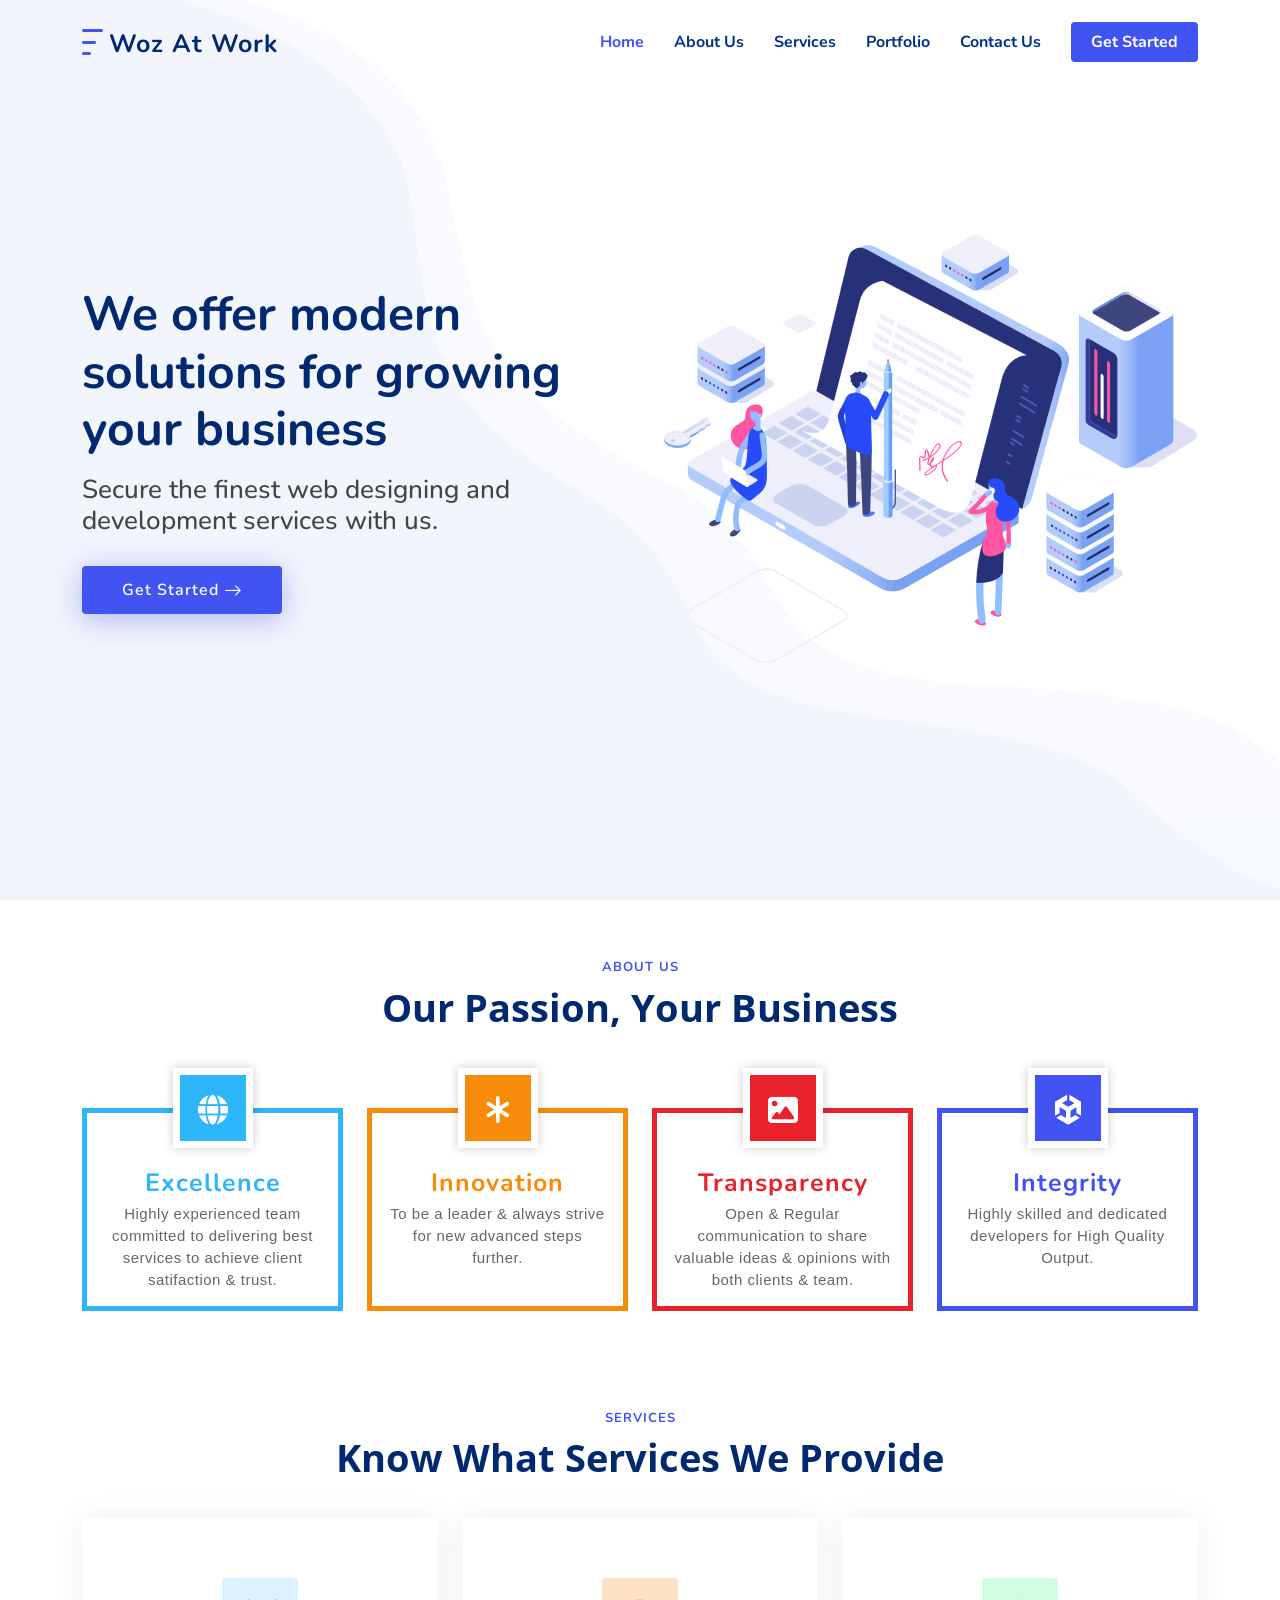
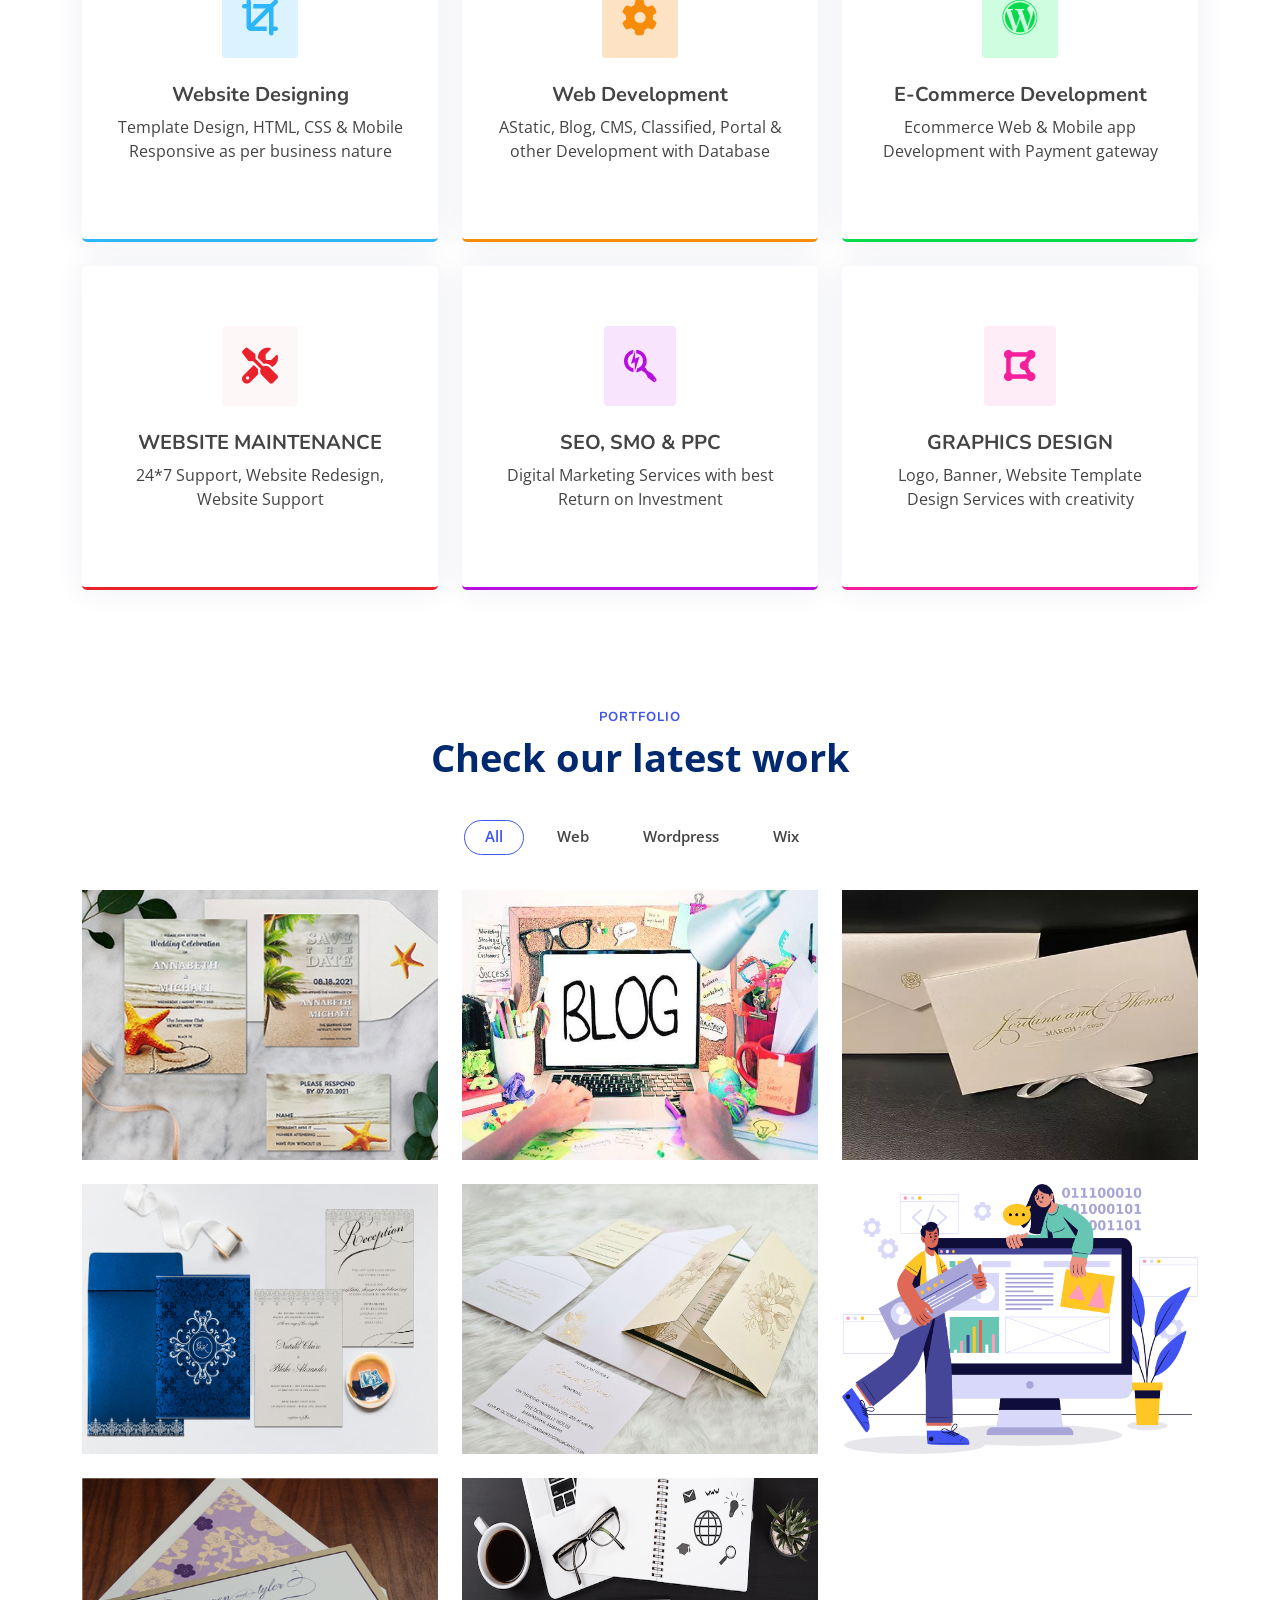
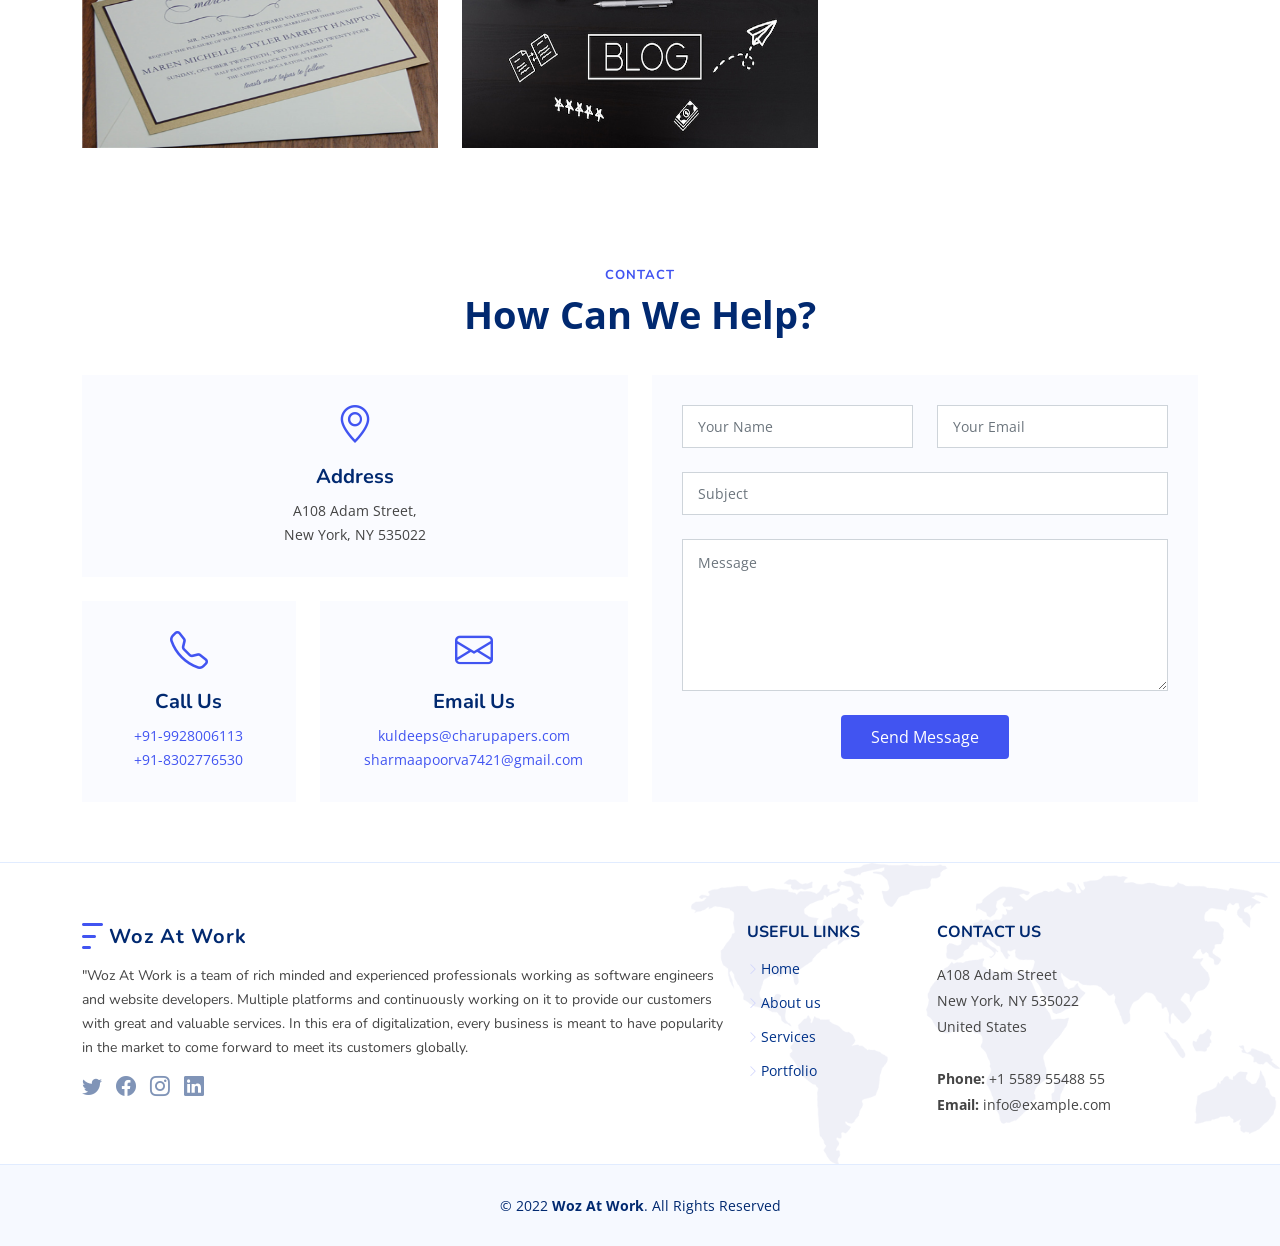
==== index1.html @ ccf28ecc "17 evng commit" ====
<!DOCTYPE html>
<html lang="en">

<head>
  <meta name="description" content="Award winning mobile & web app development, design, and strategy. We're the software development firm you've been looking for.">
	<meta name="keywords" content="website development" />
	<meta name="viewport" content="width=device-width,initial-scale=1.0" />
	<link rel="canonical" href="" />
	<meta name="googlebot" content="index, follow" />
	<meta name="yahooSeeker" content="index, follow" />
	<meta name="msnbot" content="index, follow" />
	<meta name="robots" content="index, follow" />
	<link rel="shortcut icon" type="image/x-icon" href="./assets/img/favicon.ico">
	<meta property="og:title" content="Woz At Work Website Development Company - iPhone & Android App Development">
	<meta property="og:site_name" content="Woz At Work">
	<meta property="og:url" content="">
	<meta property="og:description" content="Award winning mobile & web app development, design, and strategy. We're the software development firm you've been looking for.">
  <title>Woz At Work- Award winning mobile & web app development, design, and strategy. We're the software development firm you've been looking for.</title>

  <!-- Google Fonts -->
  <link href="https://fonts.googleapis.com/css?family=Open+Sans:300,300i,400,400i,600,600i,700,700i|Nunito:300,300i,400,400i,600,600i,700,700i|Poppins:300,300i,400,400i,500,500i,600,600i,700,700i" rel="stylesheet">

  <link rel="stylesheet" href="https://cdnjs.cloudflare.com/ajax/libs/font-awesome/6.1.1/css/all.min.css"/>

  <!-- Vendor CSS Files -->
  <link href="assets/css/aos.css" rel="stylesheet">
  <link href="assets/css/bootstrap.min.css" rel="stylesheet">
  <link href="assets/css/bootstrap-icons.css" rel="stylesheet">
  
  <!-- CSS File -->
  <link href="assets/css/style.css" rel="stylesheet">
</head>

<body>

  <!-- ======= Header ======= -->
  <header id="header" class="header fixed-top">
    <div class="container-fluid container-xl d-flex align-items-center justify-content-between">
      <a href="index.html" class="logo d-flex align-items-center">
        <img src="assets/img/logo.png" alt="">
        <span>Woz At Work</span>
      </a>
      <nav id="navbar" class="navbar">
        <ul>
          <li><a class="nav-link scrollto active" href="#hero">Home</a></li>
          <li><a class="nav-link scrollto" href="#about">About Us</a></li>
          <li><a class="nav-link scrollto" href="#services">Services</a></li>
          <li><a class="nav-link scrollto" href="#portfolio">Portfolio</a></li>
          <li><a class="nav-link scrollto" href="#contact">Contact Us</a></li>
          <li><a class="getstarted scrollto" href="#about">Get Started</a></li>
        </ul>
        <i class="bi bi-list mobile-nav-toggle"></i>
      </nav><!-- .navbar -->

    </div>
  </header><!-- End Header -->

  <!-- ======= Hero Section ======= -->
  <section id="hero" class="hero d-flex align-items-center">
    <div class="container">
      <div class="row">
        <div class="col-lg-6 d-flex flex-column justify-content-center">
          <h1 data-aos="fade-up">We offer modern solutions for growing your business</h1>
          <h2 data-aos="fade-up" data-aos-delay="400">Secure the finest web designing and development services with us.
          </h2>
          <div data-aos="fade-up" data-aos-delay="600">
            <div class="text-center text-lg-start">
              <a href="#about" class="btn-get-started scrollto d-inline-flex align-items-center justify-content-center align-self-center">
                <span>Get Started</span>
                <i class="bi bi-arrow-right"></i>
              </a>
            </div>
          </div>
        </div>
        <div class="col-lg-6 hero-img" data-aos="zoom-out" data-aos-delay="200">
          <img src="assets/img/hero-img.png" class="img-fluid" alt="">
        </div>
      </div>
    </div>
  </section><!-- End Hero -->

  <main id="main">
    <!-- ======= Start About Section ======= -->
    <section id="about" class="Start ">
      <div class="container" data-aos="fade-up">
        <header class="section-header">
          <h2>About Us</h2>
          <p>Our Passion, Your Business</p>
        </header>

        <div class="row">
          <div class="col-lg-3 mt-4 mt-lg-0" data-aos="fade-up" data-aos-delay="200">
            <div class="serviceBox">
                <div class="service-icon">
                    <span><i class="fa fa-globe"></i></span>
                </div>
                <h3 class="title">Excellence</h3>
                <p class="description">Highly experienced team committed to delivering best services to achieve client satifaction & trust.</p>
            </div>
        </div>

         <div class="col-lg-3 mt-4 mt-lg-0" data-aos="fade-up" data-aos-delay="400">
          <div class="serviceBox orange">
              <div class="service-icon">
                  <span><i class="fa-solid fa-asterisk"></i></span>
              </div>
              <h3 class="title">Innovation</h3>
              <p class="description">To be a leader & always strive for new advanced steps further.</p>
          </div>
      </div>
       <div class="col-lg-3 mt-4 mt-lg-0" data-aos="fade-up" data-aos-delay="600">
          <div class="serviceBox pink">
              <div class="service-icon">
                  <span><i class="fa-solid fa-image"></i></span>
              </div>
              <h3 class="title">Transparency</h3>
              <p class="description">Open & Regular communication to share valuable ideas & opinions with both clients & team.</p>
          </div>
      </div>
       <div class="col-lg-3 mt-4 mt-lg-0" data-aos="fade-up" data-aos-delay="800">
          <div class="serviceBox blue">
              <div class="service-icon">
                  <span><i class="fa-brands fa-unity"></i></span>
              </div>
              <h3 class="title">Integrity</h3>
              <p class="description">Highly skilled and dedicated developers for High Quality Output.</p>
          </div>
      </div>
        </div>
      </div>

    </section>
    <!-- End About Section -->

    <!-- ======= Services Section ======= -->
    <section id="services" class="services">
      <div class="container" data-aos="fade-up">
        <header class="section-header">
          <h2>Services</h2>
          <p>Know What Services We Provide</p>
        </header>

        <div class="row gy-4">
          <div class="col-lg-4 col-md-6" data-aos="fade-up" data-aos-delay="200">
            <div class="service-box blue">
              <i class="fa-solid fa-crop icon"></i>
              <h3>Website Designing</h3>
              <p>Template Design, HTML, CSS & Mobile Responsive as per business nature
                </p>
            </div>
          </div>

          <div class="col-lg-4 col-md-6" data-aos="fade-up" data-aos-delay="300">
            <div class="service-box orange">
              <i class="fa-solid fa-gear icon"></i>
              <h3>Web Development</h3>
              <p>AStatic, Blog, CMS, Classified, Portal & other Development with Database
              </p>
            </div>
          </div>

          <div class="col-lg-4 col-md-6" data-aos="fade-up" data-aos-delay="400">
            <div class="service-box green">
              <i class="fa-brands fa-wordpress icon"></i>
              <h3>E-Commerce Development</h3>
              <p>Ecommerce Web & Mobile app Development with Payment gateway</p>
            </div>
          </div>

          <div class="col-lg-4 col-md-6" data-aos="fade-up" data-aos-delay="500">
            <div class="service-box red">
              <i class="fa-solid fa-screwdriver-wrench icon"></i>
              <h3>WEBSITE MAINTENANCE</h3>
              <p>24*7 Support, Website Redesign, Website Support</p>
            </div>
          </div>

          <div class="col-lg-4 col-md-6" data-aos="fade-up" data-aos-delay="600">
            <div class="service-box purple">
              <i class="fa-brands fa-searchengin icon"></i>
              <h3>SEO, SMO & PPC</h3>
              <p>Digital Marketing Services with best Return on Investment
              </p>
            </div>
          </div>

          <div class="col-lg-4 col-md-6" data-aos="fade-up" data-aos-delay="700">
            <div class="service-box pink">
              <i class="fa-solid fa-draw-polygon icon"></i>
              <h3>GRAPHICS DESIGN</h3>
              <p>Logo, Banner, Website Template Design Services with creativity</p>
            </div>
          </div>
        </div>
      </div>
    </section><!-- End Services Section -->


    <!-- ======= Portfolio Section ======= -->
    <section id="portfolio" class="portfolio">
      <div class="container" data-aos="fade-up">
        <header class="section-header">
          <h2>Portfolio</h2>
          <p>Check our latest work</p>
        </header>
        <div class="row" data-aos="fade-up" data-aos-delay="100">
          <div class="col-lg-12 d-flex justify-content-center">
            <ul id="portfolio-flters">
              <li data-filter="*" class="filter-active">All</li>
              <li data-filter=".filter-web">Web</li>
              <li data-filter=".filter-wordpress">Wordpress</li>
              <li data-filter=".filter-wix">Wix</li>
              
            </ul>
          </div>
        </div>

        <div class="row gy-4 portfolio-container" data-aos="fade-up" data-aos-delay="200">
          <div class="col-lg-4 col-md-6 portfolio-item filter-web">
            <div class="portfolio-wrap">
              <img src="assets/img/1.jpg" class="img-fluid" alt="">
              <div class="portfolio-info">
                <h4>IndianWeddingCards</h4>
                <div class="portfolio-links">
                  <a href="https://www.indianweddingcards.com/" target="_blank" title="IndianWeddingCards"><i class="bi bi-link-45deg"></i></a>
                </div>
              </div>
            </div>
          </div>

          <div class="col-lg-4 col-md-6 portfolio-item filter-wordpress">
            <div class="portfolio-wrap">
              <img src="assets/img/6.jpg" class="img-fluid" alt="">
              <div class="portfolio-info">
                <h4>IndianWeddingCards Blog</h4>
                <div class="portfolio-links">
                  <a href="https://www.indianweddingcards.com/blog/" target="_blank" title="IndianWeddingCards Blog"><i class="bi bi-link-45deg"></i></a>
                </div>
              </div>
            </div>
          </div>

          <div class="col-lg-4 col-md-6 portfolio-item filter-wix">
            <div class="portfolio-wrap">
              <img src="assets/img/8.webp" class="img-fluid" alt="">
              <div class="portfolio-info">
                <h4>Pretty and Paper</h4>
                <div class="portfolio-links">
                  <a href="https://www.prettynpaper.com/" target="_blank" title="Pretty and Paper"><i class="bi bi-link-45deg"></i></a>
                </div>
              </div>
            </div>
          </div>

          <div class="col-lg-4 col-md-6 portfolio-item filter-web">
            <div class="portfolio-wrap">
              <img src="assets/img/2.png" class="img-fluid" alt="">
              <div class="portfolio-info">
                <h4>123WeddingCards</h4>
                <div class="portfolio-links">
                  <a href="https://www.123weddingcards.com/" target="_blank" title="123WeddingCards"><i class="bi bi-link-45deg"></i></a>
                </div>
              </div>
            </div>
          </div>

          <div class="col-lg-4 col-md-6 portfolio-item filter-wordpress">
            <div class="portfolio-wrap">
              <img src="assets/img/4.jpg" class="img-fluid" alt="">
              <div class="portfolio-info">
                <h4>Charu Papers</h4>
                <div class="portfolio-links">
                  <a href="https://charupapers.com/" target="_blank" title="Charu Papers"><i class="bi bi-link-45deg"></i></a>
                </div>
              </div>
            </div>
          </div>

          <div class="col-lg-4 col-md-6 portfolio-item filter-web">
            <div class="portfolio-wrap">
              <img src="assets/img/3.png" class="img-fluid" alt="">
              <div class="portfolio-info">
                <h4>Techno Derivation</h4>
                <div class="portfolio-links">
                  <a href="https://www.technoderivation.com/" target="_blank" title="TechnoDerivation"><i class="bi bi-link-45deg"></i></a>
                </div>
              </div>
            </div>
          </div>

          <div class="col-lg-4 col-md-6 portfolio-item filter-wix">
            <div class="portfolio-wrap">
              <img src="assets/img/7.webp" class="img-fluid" alt="">
              <div class="portfolio-info">
                <h4>Paper Passionista</h4>
                <div class="portfolio-links">
                  <a href="https://www.paperpassionista.com/" target="_blank" title="Paper Passionista"><i class="bi bi-link-45deg"></i></a>
                </div>
              </div>
            </div>
          </div>

          <div class="col-lg-4 col-md-6 portfolio-item filter-wordpress">
            <div class="portfolio-wrap">
              <img src="assets/img/5.jpg" class="img-fluid" alt="">
              <div class="portfolio-info">
                <h4>123WeddingCards Blog</h4>
                <div class="portfolio-links">
                  <a href="https://www.123weddingcards.com/blog/" target="_blank" title="123WeddingCards Blog"><i class="bi bi-link-45deg"></i></a>
                </div>
              </div>
            </div>
          </div>
        </div>
      </div>
    </section><!-- End Portfolio Section -->

    <!-- ======= Testimonials Section ======= -->
    <!-- <section id="testimonials" class="testimonials">

      <div class="container" data-aos="fade-up">

        <header class="section-header">
          <h2>Testimonials</h2>
          <p>What they are saying about us</p>
        </header>

        <div class="testimonials-slider swiper" data-aos="fade-up" data-aos-delay="200">
          <div class="swiper-wrapper">

            <div class="swiper-slide">
              <div class="testimonial-item">
                <div class="stars">
                  <i class="bi bi-star-fill"></i><i class="bi bi-star-fill"></i><i class="bi bi-star-fill"></i><i class="bi bi-star-fill"></i><i class="bi bi-star-fill"></i>
                </div>
                <p>
                  Proin iaculis purus consequat sem cure digni ssim donec porttitora entum suscipit rhoncus. Accusantium quam, ultricies eget id, aliquam eget nibh et. Maecen aliquam, risus at semper.
                </p>
                <div class="profile mt-auto">
                  <img src="assets/img/testimonials/testimonials-1.jpg" class="testimonial-img" alt="">
                  <h3>Saul Goodman</h3>
                  <h4>Ceo &amp; Founder</h4>
                </div>
              </div>
            </div>

            <div class="swiper-slide">
              <div class="testimonial-item">
                <div class="stars">
                  <i class="bi bi-star-fill"></i><i class="bi bi-star-fill"></i><i class="bi bi-star-fill"></i><i class="bi bi-star-fill"></i><i class="bi bi-star-fill"></i>
                </div>
                <p>
                  Export tempor illum tamen malis malis eram quae irure esse labore quem cillum quid cillum eram malis quorum velit fore eram velit sunt aliqua noster fugiat irure amet legam anim culpa.
                </p>
                <div class="profile mt-auto">
                  <img src="assets/img/testimonials/testimonials-2.jpg" class="testimonial-img" alt="">
                  <h3>Sara Wilsson</h3>
                  <h4>Designer</h4>
                </div>
              </div>
            </div>

            <div class="swiper-slide">
              <div class="testimonial-item">
                <div class="stars">
                  <i class="bi bi-star-fill"></i><i class="bi bi-star-fill"></i><i class="bi bi-star-fill"></i><i class="bi bi-star-fill"></i><i class="bi bi-star-fill"></i>
                </div>
                <p>
                  Enim nisi quem export duis labore cillum quae magna enim sint quorum nulla quem veniam duis minim tempor labore quem eram duis noster aute amet eram fore quis sint minim.
                </p>
                <div class="profile mt-auto">
                  <img src="assets/img/testimonials/testimonials-3.jpg" class="testimonial-img" alt="">
                  <h3>Jena Karlis</h3>
                  <h4>Store Owner</h4>
                </div>
              </div>
            </div>

            <div class="swiper-slide">
              <div class="testimonial-item">
                <div class="stars">
                  <i class="bi bi-star-fill"></i><i class="bi bi-star-fill"></i><i class="bi bi-star-fill"></i><i class="bi bi-star-fill"></i><i class="bi bi-star-fill"></i>
                </div>
                <p>
                  Fugiat enim eram quae cillum dolore dolor amet nulla culpa multos export minim fugiat minim velit minim dolor enim duis veniam ipsum anim magna sunt elit fore quem dolore labore illum veniam.
                </p>
                <div class="profile mt-auto">
                  <img src="assets/img/testimonials/testimonials-4.jpg" class="testimonial-img" alt="">
                  <h3>Matt Brandon</h3>
                  <h4>Freelancer</h4>
                </div>
              </div>
            </div>

            <div class="swiper-slide">
              <div class="testimonial-item">
                <div class="stars">
                  <i class="bi bi-star-fill"></i><i class="bi bi-star-fill"></i><i class="bi bi-star-fill"></i><i class="bi bi-star-fill"></i><i class="bi bi-star-fill"></i>
                </div>
                <p>
                  Quis quorum aliqua sint quem legam fore sunt eram irure aliqua veniam tempor noster veniam enim culpa labore duis sunt culpa nulla illum cillum fugiat legam esse veniam culpa fore nisi cillum quid.
                </p>
                <div class="profile mt-auto">
                  <img src="assets/img/testimonials/testimonials-5.jpg" class="testimonial-img" alt="">
                  <h3>John Larson</h3>
                  <h4>Entrepreneur</h4>
                </div>
              </div>
            </div>

          </div>
          <div class="swiper-pagination"></div>
        </div>

      </div>

    </section> -->
    <!-- End Testimonials Section -->


    <!-- ======= Contact Section ======= -->
    <section id="contact" class="contact">
      <div class="container" data-aos="fade-up">
        <header class="section-header">
          <h2>Contact</h2>
          <p>How Can We Help?</p>
        </header>

        <div class="row gy-4">
          <div class="col-lg-6">
            <div class="row gy-4">
              <div class="col-md-12">
                <div class="info-box">
                  <i class="bi bi-geo-alt"></i>
                  <h3>Address</h3>
                  <p>A108 Adam Street,<br>New York, NY 535022</p>
                </div>
              </div>
              <div class="col-lg-5 col-md-5">
                <div class="info-box">
                  <i class="bi bi-telephone"></i>
                  <h3>Call Us</h3>
                  <a href="tel:+91-9928006113">+91-9928006113</a> 
                  <a href="tel:+91-8302776530">+91-8302776530</a> 
                </div>
              </div>
              <div class="col-lg-7 col-md-7">
                <div class="info-box">
                  <i class="bi bi-envelope"></i>
                  <h3>Email Us</h3>
                  <a href="mailto:kuldeeps@charupapers.com">kuldeeps@charupapers.com</a> 
                  <a href="mailto:sharmaapoorva7421@gmail.com">sharmaapoorva7421@gmail.com</a> 
                </div>
              </div>
            </div>

          </div>

          <div class="col-lg-6">
            <form action="mail.php" method="post" class="php-email-form">
              <div class="row gy-4">

                <div class="col-md-6">
                  <input type="text" name="name" class="form-control" placeholder="Your Name" required>
                </div>

                <div class="col-md-6 ">
                  <input type="email" class="form-control" name="email" placeholder="Your Email" required>
                </div>

                <div class="col-md-12">
                  <input type="text" class="form-control" name="subject" placeholder="Subject" required>
                </div>

                <div class="col-md-12">
                  <textarea class="form-control" name="message" rows="6" placeholder="Message" required></textarea>
                </div>

                <div class="col-md-12 text-center">
                  <div class="loading">Loading</div>
                  <div class="error-message"></div>
                  <div class="sent-message">Your message has been sent. Thank you!</div>

                  <button type="submit">Send Message</button>
                </div>

              </div>
            </form>

          </div>

        </div>

      </div>

    </section><!-- End Contact Section -->

  </main><!-- End #main -->

  <!-- ======= Footer ======= -->
  <footer id="footer" class="footer">
    <div class="footer-top">
      <div class="container">
        <div class="row gy-4">
          <div class="col-lg-7 col-md-12 footer-info">
            <a href="index.html" class="logo d-flex align-items-center">
              <img src="assets/img/logo.png" alt="">
              <span>Woz At Work</span>
            </a>
            <p>"Woz At Work is a team of rich minded and experienced professionals working as software engineers and website developers. Multiple platforms and continuously working on it to provide our customers with great and valuable services. In this era of digitalization, every business is meant to have popularity in the market to come forward to meet its customers globally.
            </p>
            <div class="social-links mt-3">
              <a href="#" class="twitter"><i class="bi bi-twitter"></i></a>
              <a href="#" class="facebook"><i class="bi bi-facebook"></i></a>
              <a href="#" class="instagram"><i class="bi bi-instagram"></i></a>
              <a href="#" class="linkedin"><i class="bi bi-linkedin"></i></a>
            </div>
          </div>

          <div class="col-lg-2 col-6 footer-links">
            <h4>Useful Links</h4>
            <ul>
              <li><i class="bi bi-chevron-right"></i> <a href="#hero">Home</a></li>
              <li><i class="bi bi-chevron-right"></i> <a href="#about">About us</a></li>
              <li><i class="bi bi-chevron-right"></i> <a href="#services">Services</a></li>
              <li><i class="bi bi-chevron-right"></i> <a href="#portfolio">Portfolio</a></li>
            </ul>
          </div>

          <div class="col-lg-3 col-md-12 footer-contact text-center text-md-start">
            <h4>Contact Us</h4>
            <p>
              A108 Adam Street <br>
              New York, NY 535022<br>
              United States <br><br>
              <strong>Phone:</strong> +1 5589 55488 55<br>
              <strong>Email:</strong> info@example.com<br>
            </p>
          </div>

        </div>
      </div>
    </div>

    <div class="container">
      <div class="copyright">
        &copy; 2022 <strong><span>Woz At Work</span></strong>. All Rights Reserved
      </div>
    </div>
  </footer><!-- End Footer -->

  <a href="#" class="back-to-top d-flex align-items-center justify-content-center"><i class="bi bi-arrow-up-short"></i></a>

  <!-- JS Files -->
  <script src="assets/js/aos.js"></script>
  <script src="assets/js/bootstrap.bundle.min.js"></script>
  <script src="assets/js/glightbox.min.js"></script>
  <script src="assets/js/isotope.pkgd.min.js"></script>
  <script src="assets/js/swiper-bundle.min.js"></script>
  <script src="assets/js/validate.js"></script>

  <!-- Main JS File -->
  <script src="assets/js/main.js"></script>

</body>

</html>
---- assets/css/style.css ----
/*--------------------------------------------------------------
# General
--------------------------------------------------------------*/
:root {
  scroll-behavior: smooth;
}

body {
  font-family: "Open Sans", sans-serif;
  color: #444444;
}

a {
  color: #4154f1;
  text-decoration: none;
}

a:hover {
  color: #717ff5;
  text-decoration: none;
}

h1, h2, h3, h4, h5, h6 {
  font-family: "Nunito", sans-serif;
}

/*--------------------------------------------------------------
# Sections
--------------------------------------------------------------*/
section {
  padding: 60px 0;
  overflow: hidden;
}

.section-header {
  text-align: center;
  padding-bottom: 40px;
}
.section-header h2 {
  font-size: 13px;
  letter-spacing: 1px;
  font-weight: 700;
  margin: 0;
  color: #4154f1;
  text-transform: uppercase;
}
.section-header p {
  margin: 10px 0 0 0;
  padding: 0;
  font-size: 38px;
  line-height: 42px;
  font-weight: 700;
  color: #012970;
}
@media (max-width: 768px) {
  .section-header p {
    font-size: 28px;
    line-height: 32px;
  }
}

/*--------------------------------------------------------------
# Breadcrumbs
--------------------------------------------------------------*/
.breadcrumbs {
  padding: 15px 0;
  background: #012970;
  min-height: 40px;
  margin-top: 82px;
  color: #fff;
}
@media (max-width: 992px) {
  .breadcrumbs {
    margin-top: 57px;
  }
}
.breadcrumbs h2 {
  font-size: 28px;
  font-weight: 500;
}
.breadcrumbs ol {
  display: flex;
  flex-wrap: wrap;
  list-style: none;
  padding: 0 0 10px 0;
  margin: 0;
  font-size: 14px;
}
.breadcrumbs ol a {
  color: #fff;
  transition: 0.3s;
}
.breadcrumbs ol a:hover {
  text-decoration: underline;
}
.breadcrumbs ol li + li {
  padding-left: 10px;
}
.breadcrumbs ol li + li::before {
  display: inline-block;
  padding-right: 10px;
  color: #8894f6;
  content: "/";
}

/*--------------------------------------------------------------
# Back to top button
--------------------------------------------------------------*/
.back-to-top {
  position: fixed;
  visibility: hidden;
  opacity: 0;
  right: 15px;
  bottom: 15px;
  z-index: 99999;
  background: #4154f1;
  width: 40px;
  height: 40px;
  border-radius: 4px;
  transition: all 0.4s;
}
.back-to-top i {
  font-size: 24px;
  color: #fff;
  line-height: 0;
}
.back-to-top:hover {
  background: #6776f4;
  color: #fff;
}
.back-to-top.active {
  visibility: visible;
  opacity: 1;
}

/*--------------------------------------------------------------
# Disable aos animation delay on mobile devices
--------------------------------------------------------------*/
@media screen and (max-width: 768px) {
  [data-aos-delay] {
    transition-delay: 0 !important;
  }
}
/*--------------------------------------------------------------
# Header
--------------------------------------------------------------*/
.header {
  transition: all 0.5s;
  z-index: 997;
  padding: 20px 0;
}
.header.header-scrolled {
  background: #fff;
  padding: 15px 0;
  box-shadow: 0px 2px 20px rgba(1, 41, 112, 0.1);
}
.header .logo {
  line-height: 0;
}
.header .logo img {
  max-height: 30px;
  margin-right: 6px;
}
.header .logo span {
  font-size: 25px;
  font-weight: 700;
  letter-spacing: 1px;
  color: #012970;
  font-family: "Nunito", sans-serif;
  margin-top: 3px;
}

/*--------------------------------------------------------------
# Navigation Menu
--------------------------------------------------------------*/
/**
* Desktop Navigation 
*/
.navbar {
  padding: 0;
}
.navbar ul {
  margin: 0;
  padding: 0;
  display: flex;
  list-style: none;
  align-items: center;
}
.navbar li {
  position: relative;
}
.navbar a, .navbar a:focus {
  display: flex;
  align-items: center;
  justify-content: space-between;
  padding: 10px 0 10px 30px;
  font-family: "Nunito", sans-serif;
  font-size: 16px;
  font-weight: 700;
  color: #013289;
  white-space: nowrap;
  transition: 0.3s;
}
.navbar a i, .navbar a:focus i {
  font-size: 12px;
  line-height: 0;
  margin-left: 5px;
}
.navbar a:hover, .navbar .active, .navbar .active:focus, .navbar li:hover > a {
  color: #4154f1;
}
.navbar .getstarted, .navbar .getstarted:focus {
  background: #4154f1;
  padding: 8px 20px;
  margin-left: 30px;
  border-radius: 4px;
  color: #fff;
}
.navbar .getstarted:hover, .navbar .getstarted:focus:hover {
  color: #fff;
  background: #5969f3;
}
.navbar .dropdown ul {
  display: block;
  position: absolute;
  left: 14px;
  top: calc(100% + 30px);
  margin: 0;
  padding: 10px 0;
  z-index: 99;
  opacity: 0;
  visibility: hidden;
  background: #fff;
  box-shadow: 0px 0px 30px rgba(127, 137, 161, 0.25);
  transition: 0.3s;
  border-radius: 4px;
}
.navbar .dropdown ul li {
  min-width: 200px;
}
.navbar .dropdown ul a {
  padding: 10px 20px;
  font-size: 15px;
  text-transform: none;
  font-weight: 600;
}
.navbar .dropdown ul a i {
  font-size: 12px;
}
.navbar .dropdown ul a:hover, .navbar .dropdown ul .active:hover, .navbar .dropdown ul li:hover > a {
  color: #4154f1;
}
.navbar .dropdown:hover > ul {
  opacity: 1;
  top: 100%;
  visibility: visible;
}
.navbar .dropdown .dropdown ul {
  top: 0;
  left: calc(100% - 30px);
  visibility: hidden;
}
.navbar .dropdown .dropdown:hover > ul {
  opacity: 1;
  top: 0;
  left: 100%;
  visibility: visible;
}
@media (max-width: 1366px) {
  .navbar .dropdown .dropdown ul {
    left: -90%;
  }
  .navbar .dropdown .dropdown:hover > ul {
    left: -100%;
  }
}

/**
* Mobile Navigation 
*/
.mobile-nav-toggle {
  color: #012970;
  font-size: 28px;
  cursor: pointer;
  display: none;
  line-height: 0;
  transition: 0.5s;
}
.mobile-nav-toggle.bi-x {
  color: #fff;
}

@media (max-width: 991px) {
  .mobile-nav-toggle {
    display: block;
  }

  .navbar ul {
    display: none;
  }
}
.navbar-mobile {
  position: fixed;
  overflow: hidden;
  top: 0;
  right: 0;
  left: 0;
  bottom: 0;
  background: rgba(1, 22, 61, 0.9);
  transition: 0.3s;
}
.navbar-mobile .mobile-nav-toggle {
  position: absolute;
  top: 15px;
  right: 15px;
}
.navbar-mobile ul {
  display: block;
  position: absolute;
  top: 55px;
  right: 15px;
  bottom: 15px;
  left: 15px;
  padding: 10px 0;
  border-radius: 10px;
  background-color: #fff;
  overflow-y: auto;
  transition: 0.3s;
}
.navbar-mobile a, .navbar-mobile a:focus {
  padding: 10px 20px;
  font-size: 15px;
  color: #012970;
}
.navbar-mobile a:hover, .navbar-mobile .active, .navbar-mobile li:hover > a {
  color: #4154f1;
}
.navbar-mobile .getstarted, .navbar-mobile .getstarted:focus {
  margin: 15px;
}
.navbar-mobile .dropdown ul {
  position: static;
  display: none;
  margin: 10px 20px;
  padding: 10px 0;
  z-index: 99;
  opacity: 1;
  visibility: visible;
  background: #fff;
  box-shadow: 0px 0px 30px rgba(127, 137, 161, 0.25);
}
.navbar-mobile .dropdown ul li {
  min-width: 200px;
}
.navbar-mobile .dropdown ul a {
  padding: 10px 20px;
}
.navbar-mobile .dropdown ul a i {
  font-size: 12px;
}
.navbar-mobile .dropdown ul a:hover, .navbar-mobile .dropdown ul .active:hover, .navbar-mobile .dropdown ul li:hover > a {
  color: #4154f1;
}
.navbar-mobile .dropdown > .dropdown-active {
  display: block;
}

/*--------------------------------------------------------------
# Hero Section
--------------------------------------------------------------*/
.hero {
  width: 100%;
  height: 100vh;
  background: url(../img/hero-bg.png) top center no-repeat;
  background-size: cover;
}
.hero h1 {
  margin: 0;
  font-size: 48px;
  font-weight: 700;
  color: #012970;
}
.hero h2 {
  color: #444444;
  margin: 15px 0 0 0;
  font-size: 26px;
}
.hero .btn-get-started {
  margin-top: 30px;
  line-height: 0;
  padding: 15px 40px;
  border-radius: 4px;
  transition: 0.5s;
  color: #fff;
  background: #4154f1;
  box-shadow: 0px 5px 30px rgba(65, 84, 241, 0.4);
}
.hero .btn-get-started span {
  font-family: "Nunito", sans-serif;
  font-weight: 600;
  font-size: 16px;
  letter-spacing: 1px;
}
.hero .btn-get-started i {
  margin-left: 5px;
  font-size: 18px;
  transition: 0.3s;
}
.hero .btn-get-started:hover i {
  transform: translateX(5px);
}
.hero .hero-img {
  text-align: right;
}
@media (min-width: 1024px) {
  .hero {
    background-attachment: fixed;
  }
}
@media (max-width: 991px) {
  .hero {
    height: auto;
    padding: 120px 0 60px 0;
  }
  .hero .hero-img {
    text-align: center;
    margin-top: 80px;
  }
  .hero .hero-img img {
    width: 80%;
  }
}
@media (max-width: 768px) {
  .hero {
    text-align: center;
  }
  .hero h1 {
    font-size: 32px;
  }
  .hero h2 {
    font-size: 24px;
  }
  .hero .hero-img img {
    width: 100%;
  }
}

/*--------------------------------------------------------------
# Index Page
--------------------------------------------------------------*/
/*--------------------------------------------------------------
# About
--------------------------------------------------------------*/
.about .content {
  background-color: #f6f9ff;
  padding: 40px;
}
.about h3 {
  font-size: 14px;
  font-weight: 700;
  color: #4154f1;
  text-transform: uppercase;
}
.about h2 {
  font-size: 24px;
  font-weight: 700;
  color: #012970;
}
.about p {
  margin: 15px 0 30px 0;
  line-height: 24px;
}
.about .btn-read-more {
  line-height: 0;
  padding: 15px 40px;
  border-radius: 4px;
  transition: 0.5s;
  color: #fff;
  background: #4154f1;
  box-shadow: 0px 5px 25px rgba(65, 84, 241, 0.3);
}
.about .btn-read-more span {
  font-family: "Nunito", sans-serif;
  font-weight: 600;
  font-size: 16px;
  letter-spacing: 1px;
}
.about .btn-read-more i {
  margin-left: 5px;
  font-size: 18px;
  transition: 0.3s;
}
.about .btn-read-more:hover i {
  transform: translateX(5px);
}

/*--------------------------------------------------------------
# Values
--------------------------------------------------------------*/
.values .box {
  padding: 30px;
  box-shadow: 0px 0 5px rgba(1, 41, 112, 0.08);
  text-align: center;
  transition: 0.3s;
  height: 100%;
}
.values .box img {
  padding: 30px 50px;
  transition: 0.5s;
  transform: scale(1.1);
}
.values .box h3 {
  font-size: 24px;
  color: #012970;
  font-weight: 700;
  margin-bottom: 18px;
}
.values .box:hover {
  box-shadow: 0px 0 30px rgba(1, 41, 112, 0.08);
}
.values .box:hover img {
  transform: scale(1);
}

/*--------------------------------------------------------------
# Counts
--------------------------------------------------------------*/
.counts {
  padding: 70px 0 60px;
}
.counts .count-box {
  display: flex;
  align-items: center;
  padding: 30px;
  width: 100%;
  background: #fff;
  box-shadow: 0px 0 30px rgba(1, 41, 112, 0.08);
}
.counts .count-box i {
  font-size: 42px;
  line-height: 0;
  margin-right: 20px;
  color: #4154f1;
}
.counts .count-box span {
  font-size: 36px;
  display: block;
  font-weight: 600;
  color: #0b198f;
}
.counts .count-box p {
  padding: 0;
  margin: 0;
  font-family: "Nunito", sans-serif;
  font-size: 14px;
}

/*--------------------------------------------------------------
# Features
--------------------------------------------------------------*/
.features .feature-box {
  padding: 24px 20px;
  box-shadow: 0px 0 30px rgba(1, 41, 112, 0.08);
  transition: 0.3s;
  height: 100%;
}
.features .feature-box h3 {
  font-size: 18px;
  color: #012970;
  font-weight: 700;
  margin: 0;
}
.features .feature-box i {
  line-height: 0;
  background: #ecf3ff;
  padding: 4px;
  margin-right: 10px;
  font-size: 24px;
  border-radius: 3px;
  transition: 0.3s;
}
.features .feature-box:hover i {
  background: #4154f1;
  color: #fff;
}
.features .feture-tabs {
  margin-top: 120px;
}
.features .feture-tabs h3 {
  color: #012970;
  font-weight: 700;
  font-size: 32px;
  margin-bottom: 10px;
}
@media (max-width: 768px) {
  .features .feture-tabs h3 {
    font-size: 28px;
  }
}
.features .feture-tabs .nav-pills {
  border-bottom: 1px solid #eee;
}
.features .feture-tabs .nav-link {
  background: none;
  text-transform: uppercase;
  font-size: 15px;
  font-weight: 600;
  color: #012970;
  padding: 12px 0;
  margin-right: 25px;
  margin-bottom: -2px;
  border-radius: 0;
}
.features .feture-tabs .nav-link.active {
  color: #4154f1;
  border-bottom: 3px solid #4154f1;
}
.features .feture-tabs .tab-content h4 {
  font-size: 18px;
  margin: 0;
  font-weight: 700;
  color: #012970;
}
.features .feture-tabs .tab-content i {
  font-size: 24px;
  line-height: 0;
  margin-right: 8px;
  color: #4154f1;
}
.features .feature-icons {
  margin-top: 120px;
}
.features .feature-icons h3 {
  color: #012970;
  font-weight: 700;
  font-size: 32px;
  margin-bottom: 20px;
  text-align: center;
}
@media (max-width: 768px) {
  .features .feature-icons h3 {
    font-size: 28px;
  }
}
.features .feature-icons .content .icon-box {
  display: flex;
}
.features .feature-icons .content .icon-box h4 {
  font-size: 20px;
  font-weight: 700;
  margin: 0 0 10px 0;
  color: #012970;
}
.features .feature-icons .content .icon-box i {
  font-size: 44px;
  line-height: 44px;
  color: #0245bc;
  margin-right: 15px;
}
.features .feature-icons .content .icon-box p {
  font-size: 15px;
  color: #848484;
}

/*--------------------------------------------------------------
# Services
--------------------------------------------------------------*/
.services .service-box {
  box-shadow: 0px 0 30px rgba(1, 41, 112, 0.08);
  height: 100%;
  padding: 60px 30px;
  text-align: center;
  transition: 0.3s;
  border-radius: 5px;
}
.services .service-box .icon {
  font-size: 36px;
  padding: 40px 20px;
  border-radius: 4px;
  position: relative;
  margin-bottom: 25px;
  display: inline-block;
  line-height: 0;
  transition: 0.3s;
}
.services .service-box h3 {
  color: #444444;
  font-weight: 700;
  font-size: 20px;
}
.services .service-box .read-more {
  display: inline-flex;
  align-items: center;
  justify-content: center;
  font-weight: 600;
  font-size: 16px;
  padding: 8px 20px;
}
.services .service-box .read-more i {
  line-height: 0;
  margin-left: 5px;
  font-size: 18px;
}
.services .service-box.blue {
  border-bottom: 3px solid #2db6fa;
}
.services .service-box.blue .icon {
  color: #2db6fa;
  background: #dbf3fe;
}
.services .service-box.blue .read-more {
  color: #2db6fa;
}
.services .service-box.blue:hover {
  background: #2db6fa;
}
.services .service-box.orange {
  border-bottom: 3px solid #f68c09;
}
.services .service-box.orange .icon {
  color: #f68c09;
  background: #fde3c4;
}
.services .service-box.orange .read-more {
  color: #f68c09;
}
.services .service-box.orange:hover {
  background: #f68c09;
}
.services .service-box.green {
  border-bottom: 3px solid #08da4e;
}
.services .service-box.green .icon {
  color: #08da4e;
  background: #cffddf;
}
.services .service-box.green .read-more {
  color: #08da4e;
}
.services .service-box.green:hover {
  background: #08da4e;
}
.services .service-box.red {
  border-bottom: 3px solid #e9222c;
}
.services .service-box.red .icon {
  color: #e9222c;
  background: #fef7f8;
}
.services .service-box.red .read-more {
  color: #e9222c;
}
.services .service-box.red:hover {
  background: #e9222c;
}
.services .service-box.purple {
  border-bottom: 3px solid #b50edf;
}
.services .service-box.purple .icon {
  color: #b50edf;
  background: #f8e4fd;
}
.services .service-box.purple .read-more {
  color: #b50edf;
}
.services .service-box.purple:hover {
  background: #b50edf;
}
.services .service-box.pink {
  border-bottom: 3px solid #f51f9c;
}
.services .service-box.pink .icon {
  color: #f51f9c;
  background: #feecf7;
}
.services .service-box.pink .read-more {
  color: #f51f9c;
}
.services .service-box.pink:hover {
  background: #f51f9c;
}
.services .service-box:hover h3, .services .service-box:hover p, .services .service-box:hover .read-more {
  color: #fff;
}
.services .service-box:hover .icon {
  background: #fff;
}

/*--------------------------------------------------------------
# Pricing
--------------------------------------------------------------*/
.pricing .box {
  padding: 40px 20px;
  background: #fff;
  text-align: center;
  box-shadow: 0px 0 30px rgba(1, 41, 112, 0.08);
  border-radius: 4px;
  position: relative;
  overflow: hidden;
  transition: 0.3s;
}
.pricing .box:hover {
  transform: scale(1.1);
  box-shadow: 0px 0 30px rgba(1, 41, 112, 0.1);
}
.pricing h3 {
  font-weight: 700;
  font-size: 18px;
  margin-bottom: 15px;
}
.pricing .price {
  font-size: 36px;
  color: #444444;
  font-weight: 600;
  font-family: "Poppins", sans-serif;
}
.pricing .price sup {
  font-size: 20px;
  top: -15px;
  left: -3px;
}
.pricing .price span {
  color: #bababa;
  font-size: 16px;
  font-weight: 300;
}
.pricing img {
  padding: 30px 40px;
}
.pricing ul {
  padding: 0;
  list-style: none;
  color: #444444;
  text-align: center;
  line-height: 26px;
  font-size: 16px;
  margin-bottom: 25px;
}
.pricing ul li {
  padding-bottom: 10px;
}
.pricing ul .na {
  color: #ccc;
  text-decoration: line-through;
}
.pricing .btn-buy {
  display: inline-block;
  padding: 8px 40px 10px 40px;
  border-radius: 50px;
  color: #4154f1;
  transition: none;
  font-size: 16px;
  font-weight: 400;
  font-family: "Nunito", sans-serif;
  font-weight: 600;
  transition: 0.3s;
  border: 1px solid #4154f1;
}
.pricing .btn-buy:hover {
  background: #4154f1;
  color: #fff;
}
.pricing .featured {
  width: 200px;
  position: absolute;
  top: 18px;
  right: -68px;
  transform: rotate(45deg);
  z-index: 1;
  font-size: 14px;
  padding: 1px 0 3px 0;
  background: #4154f1;
  color: #fff;
}

/*--------------------------------------------------------------
# F.A.Q
--------------------------------------------------------------*/
.faq .accordion-collapse {
  border: 0;
}
.faq .accordion-button {
  padding: 15px 15px 20px 0;
  font-weight: 600;
  border: 0;
  font-size: 18px;
  color: #444444;
  text-align: left;
}
.faq .accordion-button:focus {
  box-shadow: none;
}
.faq .accordion-button:not(.collapsed) {
  background: none;
  color: #4154f1;
  border-bottom: 0;
}
.faq .accordion-body {
  padding: 0 0 25px 0;
  border: 0;
}

/*--------------------------------------------------------------
# Portfolio
--------------------------------------------------------------*/
.portfolio #portfolio-flters {
  padding: 0;
  margin: 0 auto 25px auto;
  list-style: none;
  text-align: center;
  background: white;
  border-radius: 50px;
  padding: 2px 15px;
}
.portfolio #portfolio-flters li {
  cursor: pointer;
  display: inline-block;
  padding: 8px 20px 10px 20px;
  font-size: 15px;
  font-weight: 600;
  line-height: 1;
  color: #444444;
  margin: 0 4px 8px 4px;
  transition: 0.3s;
  border-radius: 50px;
  border: 1px solid #fff;
}
.portfolio #portfolio-flters li:hover, .portfolio #portfolio-flters li.filter-active {
  color: #4154f1;
  border-color: #4154f1;
}
.portfolio #portfolio-flters li:last-child {
  margin-right: 0;
}
.portfolio .portfolio-wrap {
  transition: 0.3s;
  position: relative;
  overflow: hidden;
  z-index: 1;
  background: rgba(255, 255, 255, 0.75);
}
.portfolio .portfolio-wrap::before {
  content: "";
  background: rgba(255, 255, 255, 0.75);
  position: absolute;
  left: 30px;
  right: 30px;
  top: 30px;
  bottom: 30px;
  transition: all ease-in-out 0.3s;
  z-index: 2;
  opacity: 0;
}
.portfolio .portfolio-wrap img {
  transition: 1s;
  height: 270px;
  width: 100%;
}
.portfolio .portfolio-wrap .portfolio-info {
  opacity: 0;
  position: absolute;
  top: 0;
  left: 0;
  right: 0;
  bottom: 0;
  text-align: center;
  z-index: 3;
  transition: all ease-in-out 0.3s;
  display: flex;
  flex-direction: column;
  justify-content: center;
  align-items: center;
}
.portfolio .portfolio-wrap .portfolio-info::before {
  display: block;
  content: "";
  width: 48px;
  height: 48px;
  position: absolute;
  top: 35px;
  left: 35px;
  border-top: 3px solid rgba(1, 41, 112, 0.2);
  border-left: 3px solid rgba(1, 41, 112, 0.2);
  transition: all 0.5s ease 0s;
  z-index: 9994;
}
.portfolio .portfolio-wrap .portfolio-info::after {
  display: block;
  content: "";
  width: 48px;
  height: 48px;
  position: absolute;
  bottom: 35px;
  right: 35px;
  border-bottom: 3px solid rgba(1, 41, 112, 0.2);
  border-right: 3px solid rgba(1, 41, 112, 0.2);
  transition: all 0.5s ease 0s;
  z-index: 9994;
}
.portfolio .portfolio-wrap .portfolio-info h4 {
  font-size: 20px;
  color: #012970;
  font-weight: 700;
}
.portfolio .portfolio-wrap .portfolio-info p {
  color: #012970;
  font-weight: 600;
  font-size: 14px;
  text-transform: uppercase;
  padding: 0;
  margin: 0;
}
.portfolio .portfolio-wrap .portfolio-links {
  text-align: center;
  z-index: 4;
}
.portfolio .portfolio-wrap .portfolio-links a {
  color: #fff;
  background: #4154f1;
  margin: 10px 2px;
  width: 36px;
  height: 36px;
  display: inline-flex;
  align-items: center;
  justify-content: center;
  border-radius: 50%;
  transition: 0.3s;
}
.portfolio .portfolio-wrap .portfolio-links a i {
  font-size: 24px;
  line-height: 0;
}
.portfolio .portfolio-wrap .portfolio-links a:hover {
  background: #5969f3;
}
.portfolio .portfolio-wrap:hover img {
  transform: scale(1.1);
}
.portfolio .portfolio-wrap:hover::before {
  top: 0;
  left: 0;
  right: 0;
  bottom: 0;
  opacity: 1;
}
.portfolio .portfolio-wrap:hover .portfolio-info {
  opacity: 1;
}
.portfolio .portfolio-wrap:hover .portfolio-info::before {
  top: 15px;
  left: 15px;
}
.portfolio .portfolio-wrap:hover .portfolio-info::after {
  bottom: 15px;
  right: 15px;
}

/*--------------------------------------------------------------
# Portfolio Details
--------------------------------------------------------------*/
.portfolio-details {
  padding-top: 40px;
}
.portfolio-details .portfolio-details-slider img {
  width: 100%;
}
.portfolio-details .portfolio-details-slider .swiper-pagination {
  margin-top: 20px;
  position: relative;
}
.portfolio-details .portfolio-details-slider .swiper-pagination .swiper-pagination-bullet {
  width: 12px;
  height: 12px;
  background-color: #fff;
  opacity: 1;
  border: 1px solid #4154f1;
}
.portfolio-details .portfolio-details-slider .swiper-pagination .swiper-pagination-bullet-active {
  background-color: #4154f1;
}
.portfolio-details .portfolio-info {
  padding: 30px;
  box-shadow: 0px 0 30px rgba(1, 41, 112, 0.08);
}
.portfolio-details .portfolio-info h3 {
  font-size: 22px;
  font-weight: 700;
  margin-bottom: 20px;
  padding-bottom: 20px;
  border-bottom: 1px solid #eee;
}
.portfolio-details .portfolio-info ul {
  list-style: none;
  padding: 0;
  font-size: 15px;
}
.portfolio-details .portfolio-info ul li + li {
  margin-top: 10px;
}
.portfolio-details .portfolio-description {
  padding-top: 30px;
}
.portfolio-details .portfolio-description h2 {
  font-size: 26px;
  font-weight: 700;
  margin-bottom: 20px;
}
.portfolio-details .portfolio-description p {
  padding: 0;
}

/*--------------------------------------------------------------
# Testimonials
--------------------------------------------------------------*/
.testimonials .testimonial-item {
  box-sizing: content-box;
  padding: 30px;
  margin: 40px 30px;
  box-shadow: 0px 0 20px rgba(1, 41, 112, 0.1);
  background: #fff;
  min-height: 320px;
  display: flex;
  flex-direction: column;
  text-align: center;
  transition: 0.3s;
}
.testimonials .testimonial-item .stars {
  margin-bottom: 15px;
}
.testimonials .testimonial-item .stars i {
  color: #ffc107;
  margin: 0 1px;
}
.testimonials .testimonial-item .testimonial-img {
  width: 90px;
  border-radius: 50%;
  border: 4px solid #fff;
  margin: 0 auto;
}
.testimonials .testimonial-item h3 {
  font-size: 18px;
  font-weight: bold;
  margin: 10px 0 5px 0;
  color: #111;
}
.testimonials .testimonial-item h4 {
  font-size: 14px;
  color: #999;
  margin: 0;
}
.testimonials .testimonial-item p {
  font-style: italic;
  margin: 0 auto 15px auto;
}
.testimonials .swiper-pagination {
  margin-top: 20px;
  position: relative;
}
.testimonials .swiper-pagination .swiper-pagination-bullet {
  width: 12px;
  height: 12px;
  background-color: #fff;
  opacity: 1;
  border: 1px solid #4154f1;
}
.testimonials .swiper-pagination .swiper-pagination-bullet-active {
  background-color: #4154f1;
}
.testimonials .swiper-slide {
  opacity: 0.3;
}
@media (max-width: 1199px) {
  .testimonials .swiper-slide-active {
    opacity: 1;
  }
  .testimonials .swiper-pagination {
    margin-top: 0;
  }
}
@media (min-width: 1200px) {
  .testimonials .swiper-slide-next {
    opacity: 1;
    transform: scale(1.12);
  }
}

/*--------------------------------------------------------------
# Team
--------------------------------------------------------------*/
.team {
  background: #fff;
  padding: 60px 0;
}
.team .member {
  overflow: hidden;
  text-align: center;
  border-radius: 5px;
  background: #fff;
  box-shadow: 0px 0 30px rgba(1, 41, 112, 0.08);
  transition: 0.3s;
}
.team .member .member-img {
  position: relative;
  overflow: hidden;
}
.team .member .member-img:after {
  position: absolute;
  content: "";
  left: 0;
  bottom: 0;
  height: 100%;
  width: 100%;
  background: url(../img/team-shape.svg) no-repeat center bottom;
  background-size: contain;
  z-index: 1;
}
.team .member .social {
  position: absolute;
  right: -100%;
  top: 30px;
  opacity: 0;
  border-radius: 4px;
  transition: 0.5s;
  background: rgba(255, 255, 255, 0.3);
  z-index: 2;
}
.team .member .social a {
  transition: color 0.3s;
  color: rgba(1, 41, 112, 0.5);
  margin: 15px 12px;
  display: block;
  line-height: 0;
  text-align: center;
}
.team .member .social a:hover {
  color: rgba(1, 41, 112, 0.8);
}
.team .member .social i {
  font-size: 18px;
}
.team .member .member-info {
  padding: 10px 15px 20px 15px;
}
.team .member .member-info h4 {
  font-weight: 700;
  margin-bottom: 5px;
  font-size: 20px;
  color: #012970;
}
.team .member .member-info span {
  display: block;
  font-size: 14px;
  font-weight: 400;
  color: #aaaaaa;
}
.team .member .member-info p {
  font-style: italic;
  font-size: 14px;
  padding-top: 15px;
  line-height: 26px;
  color: #5e5e5e;
}
.team .member:hover {
  transform: scale(1.08);
  box-shadow: 0px 0 30px rgba(1, 41, 112, 0.1);
}
.team .member:hover .social {
  right: 8px;
  opacity: 1;
}

/*--------------------------------------------------------------
# Clients
--------------------------------------------------------------*/
.clients .clients-slider .swiper-slide img {
  opacity: 0.5;
  transition: 0.3s;
}
.clients .clients-slider .swiper-slide img:hover {
  opacity: 1;
}
.clients .clients-slider .swiper-pagination {
  margin-top: 20px;
  position: relative;
}
.clients .clients-slider .swiper-pagination .swiper-pagination-bullet {
  width: 12px;
  height: 12px;
  background-color: #fff;
  opacity: 1;
  border: 1px solid #4154f1;
}
.clients .clients-slider .swiper-pagination .swiper-pagination-bullet-active {
  background-color: #4154f1;
}

/*--------------------------------------------------------------
# Recent Blog Posts
--------------------------------------------------------------*/
.recent-blog-posts .post-box {
  box-shadow: 0px 0 30px rgba(1, 41, 112, 0.08);
  transition: 0.3s;
  height: 100%;
  overflow: hidden;
  padding: 30px;
  border-radius: 8px;
  position: relative;
  display: flex;
  flex-direction: column;
}
.recent-blog-posts .post-box .post-img {
  overflow: hidden;
  margin: -30px -30px 15px -30px;
  position: relative;
}
.recent-blog-posts .post-box .post-img img {
  transition: 0.5s;
}
.recent-blog-posts .post-box .post-date {
  font-size: 16px;
  font-weight: 600;
  color: rgba(1, 41, 112, 0.6);
  display: block;
  margin-bottom: 10px;
}
.recent-blog-posts .post-box .post-title {
  font-size: 24px;
  color: #012970;
  font-weight: 700;
  margin-bottom: 18px;
  position: relative;
  transition: 0.3s;
}
.recent-blog-posts .post-box .readmore {
  display: flex;
  align-items: center;
  font-weight: 600;
  line-height: 1;
  transition: 0.3s;
}
.recent-blog-posts .post-box .readmore i {
  line-height: 0;
  margin-left: 4px;
  font-size: 18px;
}
.recent-blog-posts .post-box:hover .post-title {
  color: #4154f1;
}
.recent-blog-posts .post-box:hover .post-img img {
  transform: rotate(6deg) scale(1.2);
}

/*--------------------------------------------------------------
# Contact
--------------------------------------------------------------*/
.contact .info-box {
  color: #444444;
  background: #fafbff;
  padding: 30px;
  text-align: center;
}
.contact .info-box i {
  font-size: 38px;
  line-height: 0;
  color: #4154f1;
}
.contact .info-box h3 {
  font-size: 20px;
  color: #012970;
  font-weight: 700;
  margin: 20px 0 10px 0;
}
.contact .info-box p {
  padding: 0;
  line-height: 24px;
  font-size: 14px;
  margin-bottom: 0;
}
.contact .info-box a {
  padding: 0;
  line-height: 24px;
  font-size: 14px;
  margin-bottom: 0;
  display: block;
}
.contact .php-email-form {
  background: #fafbff;
  padding: 30px;
  height: 100%;
}
.contact .php-email-form .error-message {
  display: none;
  color: #fff;
  background: #ed3c0d;
  text-align: left;
  padding: 15px;
  margin-bottom: 24px;
  font-weight: 600;
}
.contact .php-email-form .sent-message {
  display: none;
  color: #fff;
  background: #18d26e;
  text-align: center;
  padding: 15px;
  margin-bottom: 24px;
  font-weight: 600;
}
.contact .php-email-form .loading {
  display: none;
  background: #fff;
  text-align: center;
  padding: 15px;
  margin-bottom: 24px;
}
.contact .php-email-form .loading:before {
  content: "";
  display: inline-block;
  border-radius: 50%;
  width: 24px;
  height: 24px;
  margin: 0 10px -6px 0;
  border: 3px solid #18d26e;
  border-top-color: #eee;
  -webkit-animation: animate-loading 1s linear infinite;
  animation: animate-loading 1s linear infinite;
}
.contact .php-email-form input, .contact .php-email-form textarea {
  border-radius: 0;
  box-shadow: none;
  font-size: 14px;
  border-radius: 0;
}
.contact .php-email-form input:focus, .contact .php-email-form textarea:focus {
  border-color: #4154f1;
}
.contact .php-email-form input {
  padding: 10px 15px;
}
.contact .php-email-form textarea {
  padding: 12px 15px;
}
.contact .php-email-form button[type=submit] {
  background: #4154f1;
  border: 0;
  padding: 10px 30px;
  color: #fff;
  transition: 0.4s;
  border-radius: 4px;
}
.contact .php-email-form button[type=submit]:hover {
  background: #5969f3;
}
@-webkit-keyframes animate-loading {
  0% {
    transform: rotate(0deg);
  }
  100% {
    transform: rotate(360deg);
  }
}
@keyframes animate-loading {
  0% {
    transform: rotate(0deg);
  }
  100% {
    transform: rotate(360deg);
  }
}

/*--------------------------------------------------------------
# Blog
--------------------------------------------------------------*/
.blog {
  padding: 40px 0 20px 0;
}
.blog .entry {
  padding: 30px;
  margin-bottom: 60px;
  box-shadow: 0 4px 16px rgba(0, 0, 0, 0.1);
}
.blog .entry .entry-img {
  max-height: 440px;
  margin: -30px -30px 20px -30px;
  overflow: hidden;
}
.blog .entry .entry-title {
  font-size: 28px;
  font-weight: bold;
  padding: 0;
  margin: 0 0 20px 0;
}
.blog .entry .entry-title a {
  color: #012970;
  transition: 0.3s;
}
.blog .entry .entry-title a:hover {
  color: #4154f1;
}
.blog .entry .entry-meta {
  margin-bottom: 15px;
  color: #4084fd;
}
.blog .entry .entry-meta ul {
  display: flex;
  flex-wrap: wrap;
  list-style: none;
  align-items: center;
  padding: 0;
  margin: 0;
}
.blog .entry .entry-meta ul li + li {
  padding-left: 20px;
}
.blog .entry .entry-meta i {
  font-size: 16px;
  margin-right: 8px;
  line-height: 0;
}
.blog .entry .entry-meta a {
  color: #777777;
  font-size: 14px;
  display: inline-block;
  line-height: 1;
}
.blog .entry .entry-content p {
  line-height: 24px;
}
.blog .entry .entry-content .read-more {
  -moz-text-align-last: right;
  text-align-last: right;
}
.blog .entry .entry-content .read-more a {
  display: inline-block;
  background: #4154f1;
  color: #fff;
  padding: 6px 20px;
  transition: 0.3s;
  font-size: 14px;
  border-radius: 4px;
}
.blog .entry .entry-content .read-more a:hover {
  background: #5969f3;
}
.blog .entry .entry-content h3 {
  font-size: 22px;
  margin-top: 30px;
  font-weight: bold;
}
.blog .entry .entry-content blockquote {
  overflow: hidden;
  background-color: #fafafa;
  padding: 60px;
  position: relative;
  text-align: center;
  margin: 20px 0;
}
.blog .entry .entry-content blockquote p {
  color: #444444;
  line-height: 1.6;
  margin-bottom: 0;
  font-style: italic;
  font-weight: 500;
  font-size: 22px;
}
.blog .entry .entry-content blockquote::after {
  content: "";
  position: absolute;
  left: 0;
  top: 0;
  bottom: 0;
  width: 3px;
  background-color: #012970;
  margin-top: 20px;
  margin-bottom: 20px;
}
.blog .entry .entry-footer {
  padding-top: 10px;
  border-top: 1px solid #e6e6e6;
}
.blog .entry .entry-footer i {
  color: #0d64fd;
  display: inline;
}
.blog .entry .entry-footer a {
  color: #013289;
  transition: 0.3s;
}
.blog .entry .entry-footer a:hover {
  color: #4154f1;
}
.blog .entry .entry-footer .cats {
  list-style: none;
  display: inline;
  padding: 0 20px 0 0;
  font-size: 14px;
}
.blog .entry .entry-footer .cats li {
  display: inline-block;
}
.blog .entry .entry-footer .tags {
  list-style: none;
  display: inline;
  padding: 0;
  font-size: 14px;
}
.blog .entry .entry-footer .tags li {
  display: inline-block;
}
.blog .entry .entry-footer .tags li + li::before {
  padding-right: 6px;
  color: #6c757d;
  content: ",";
}
.blog .entry .entry-footer .share {
  font-size: 16px;
}
.blog .entry .entry-footer .share i {
  padding-left: 5px;
}
.blog .entry-single {
  margin-bottom: 30px;
}
.blog .blog-author {
  padding: 20px;
  margin-bottom: 30px;
  box-shadow: 0 4px 16px rgba(0, 0, 0, 0.1);
}
.blog .blog-author img {
  width: 120px;
  margin-right: 20px;
}
.blog .blog-author h4 {
  font-weight: 600;
  font-size: 22px;
  margin-bottom: 0px;
  padding: 0;
  color: #012970;
}
.blog .blog-author .social-links {
  margin: 0 10px 10px 0;
}
.blog .blog-author .social-links a {
  color: rgba(1, 41, 112, 0.5);
  margin-right: 5px;
}
.blog .blog-author p {
  font-style: italic;
  color: #b7b7b7;
}
.blog .blog-comments {
  margin-bottom: 30px;
}
.blog .blog-comments .comments-count {
  font-weight: bold;
}
.blog .blog-comments .comment {
  margin-top: 30px;
  position: relative;
}
.blog .blog-comments .comment .comment-img {
  margin-right: 14px;
}
.blog .blog-comments .comment .comment-img img {
  width: 60px;
}
.blog .blog-comments .comment h5 {
  font-size: 16px;
  margin-bottom: 2px;
}
.blog .blog-comments .comment h5 a {
  font-weight: bold;
  color: #444444;
  transition: 0.3s;
}
.blog .blog-comments .comment h5 a:hover {
  color: #4154f1;
}
.blog .blog-comments .comment h5 .reply {
  padding-left: 10px;
  color: #012970;
}
.blog .blog-comments .comment h5 .reply i {
  font-size: 20px;
}
.blog .blog-comments .comment time {
  display: block;
  font-size: 14px;
  color: #013ca3;
  margin-bottom: 5px;
}
.blog .blog-comments .comment.comment-reply {
  padding-left: 40px;
}
.blog .blog-comments .reply-form {
  margin-top: 30px;
  padding: 30px;
  box-shadow: 0 4px 16px rgba(0, 0, 0, 0.1);
}
.blog .blog-comments .reply-form h4 {
  font-weight: bold;
  font-size: 22px;
}
.blog .blog-comments .reply-form p {
  font-size: 14px;
}
.blog .blog-comments .reply-form input {
  border-radius: 4px;
  padding: 10px 10px;
  font-size: 14px;
}
.blog .blog-comments .reply-form input:focus {
  box-shadow: none;
  border-color: #a0aaf8;
}
.blog .blog-comments .reply-form textarea {
  border-radius: 4px;
  padding: 10px 10px;
  font-size: 14px;
}
.blog .blog-comments .reply-form textarea:focus {
  box-shadow: none;
  border-color: #a0aaf8;
}
.blog .blog-comments .reply-form .form-group {
  margin-bottom: 25px;
}
.blog .blog-comments .reply-form .btn-primary {
  border-radius: 4px;
  padding: 10px 20px;
  border: 0;
  background-color: #012970;
}
.blog .blog-comments .reply-form .btn-primary:hover {
  background-color: #013289;
}
.blog .blog-pagination {
  color: #024ed5;
}
.blog .blog-pagination ul {
  display: flex;
  padding: 0;
  margin: 0;
  list-style: none;
}
.blog .blog-pagination li {
  margin: 0 5px;
  transition: 0.3s;
}
.blog .blog-pagination li a {
  color: #012970;
  padding: 7px 16px;
  display: flex;
  align-items: center;
  justify-content: center;
}
.blog .blog-pagination li.active, .blog .blog-pagination li:hover {
  background: #4154f1;
}
.blog .blog-pagination li.active a, .blog .blog-pagination li:hover a {
  color: #fff;
}
.blog .sidebar {
  padding: 30px;
  margin: 0 0 60px 20px;
  box-shadow: 0 4px 16px rgba(0, 0, 0, 0.1);
}
.blog .sidebar .sidebar-title {
  font-size: 20px;
  font-weight: 700;
  padding: 0 0 0 0;
  margin: 0 0 15px 0;
  color: #012970;
  position: relative;
}
.blog .sidebar .sidebar-item {
  margin-bottom: 30px;
}
.blog .sidebar .search-form form {
  background: #fff;
  border: 1px solid #ddd;
  padding: 3px 10px;
  position: relative;
}
.blog .sidebar .search-form form input[type=text] {
  border: 0;
  padding: 4px;
  border-radius: 4px;
  width: calc(100% - 40px);
}
.blog .sidebar .search-form form button {
  position: absolute;
  top: 0;
  right: 0;
  bottom: 0;
  border: 0;
  background: none;
  font-size: 16px;
  padding: 0 15px;
  margin: -1px;
  background: #4154f1;
  color: #fff;
  transition: 0.3s;
  border-radius: 0 4px 4px 0;
  line-height: 0;
}
.blog .sidebar .search-form form button i {
  line-height: 0;
}
.blog .sidebar .search-form form button:hover {
  background: #5465f2;
}
.blog .sidebar .categories ul {
  list-style: none;
  padding: 0;
}
.blog .sidebar .categories ul li + li {
  padding-top: 10px;
}
.blog .sidebar .categories ul a {
  color: #012970;
  transition: 0.3s;
}
.blog .sidebar .categories ul a:hover {
  color: #4154f1;
}
.blog .sidebar .categories ul a span {
  padding-left: 5px;
  color: #aaaaaa;
  font-size: 14px;
}
.blog .sidebar .recent-posts .post-item + .post-item {
  margin-top: 15px;
}
.blog .sidebar .recent-posts img {
  width: 80px;
  float: left;
}
.blog .sidebar .recent-posts h4 {
  font-size: 15px;
  margin-left: 95px;
  font-weight: bold;
}
.blog .sidebar .recent-posts h4 a {
  color: #012970;
  transition: 0.3s;
}
.blog .sidebar .recent-posts h4 a:hover {
  color: #4154f1;
}
.blog .sidebar .recent-posts time {
  display: block;
  margin-left: 95px;
  font-style: italic;
  font-size: 14px;
  color: #aaaaaa;
}
.blog .sidebar .tags {
  margin-bottom: -10px;
}
.blog .sidebar .tags ul {
  list-style: none;
  padding: 0;
}
.blog .sidebar .tags ul li {
  display: inline-block;
}
.blog .sidebar .tags ul a {
  color: #0257ee;
  font-size: 14px;
  padding: 6px 14px;
  margin: 0 6px 8px 0;
  border: 1px solid #d7e6ff;
  display: inline-block;
  transition: 0.3s;
}
.blog .sidebar .tags ul a:hover {
  color: #fff;
  border: 1px solid #4154f1;
  background: #4154f1;
}
.blog .sidebar .tags ul a span {
  padding-left: 5px;
  color: #a5c5fe;
  font-size: 14px;
}

/*--------------------------------------------------------------
# Footer
--------------------------------------------------------------*/
.footer {
  background: #f6f9ff;
  padding: 0 0 30px 0;
  font-size: 14px;
}
.footer .footer-newsletter {
  padding: 50px 0;
  background: #f6f9ff;
  border-top: 1px solid #e1ecff;
}
.footer .footer-newsletter h4 {
  font-size: 24px;
  margin: 0 0 10px 0;
  padding: 0;
  line-height: 1;
  font-weight: 700;
  color: #012970;
}
.footer .footer-newsletter form {
  margin-top: 20px;
  background: #fff;
  padding: 6px 10px;
  position: relative;
  border-radius: 4px;
  border: 1px solid #e1ecff;
}
.footer .footer-newsletter form input[type=email] {
  border: 0;
  padding: 8px;
  width: calc(100% - 140px);
}
.footer .footer-newsletter form input[type=submit] {
  position: absolute;
  top: 0;
  right: 0;
  bottom: 0;
  border: 0;
  background: none;
  font-size: 16px;
  padding: 0 30px;
  margin: 3px;
  background: #4154f1;
  color: #fff;
  transition: 0.3s;
  border-radius: 4px;
}
.footer .footer-newsletter form input[type=submit]:hover {
  background: #5969f3;
}
.footer .footer-top {
  background: white url(../img/footer-bg.png) no-repeat right top;
  background-size: contain;
  border-top: 1px solid #e1ecff;
  border-bottom: 1px solid #e1ecff;
  padding: 60px 0 30px 0;
}
@media (max-width: 992px) {
  .footer .footer-top {
    background-position: center bottom;
  }
}
.footer .footer-top .footer-info {
  margin-bottom: 30px;
}
.footer .footer-top .footer-info .logo {
  line-height: 0;
  margin-bottom: 15px;
}
.footer .footer-top .footer-info .logo img {
  max-height: 30px;
  margin-right: 6px;
}
.footer .footer-top .footer-info .logo span {
  font-size: 20px;
  font-weight: 700;
  letter-spacing: 1px;
  color: #012970;
  font-family: "Nunito", sans-serif;
  margin-top: 3px;
}
.footer .footer-top .footer-info p {
  font-size: 14px;
  line-height: 24px;
  margin-bottom: 0;
  font-family: "Nunito", sans-serif;
}
.footer .footer-top .social-links a {
  font-size: 20px;
  display: inline-block;
  color: rgba(1, 41, 112, 0.5);
  line-height: 0;
  margin-right: 10px;
  transition: 0.3s;
}
.footer .footer-top .social-links a:hover {
  color: #012970;
}
.footer .footer-top h4 {
  font-size: 16px;
  font-weight: bold;
  color: #012970;
  text-transform: uppercase;
  position: relative;
  padding-bottom: 12px;
}
.footer .footer-top .footer-links {
  margin-bottom: 30px;
}
.footer .footer-top .footer-links ul {
  list-style: none;
  padding: 0;
  margin: 0;
}
.footer .footer-top .footer-links ul i {
  padding-right: 2px;
  color: #d0d4fc;
  font-size: 12px;
  line-height: 0;
}
.footer .footer-top .footer-links ul li {
  padding: 10px 0;
  display: flex;
  align-items: center;
}
.footer .footer-top .footer-links ul li:first-child {
  padding-top: 0;
}
.footer .footer-top .footer-links ul a {
  color: #013289;
  transition: 0.3s;
  display: inline-block;
  line-height: 1;
}
.footer .footer-top .footer-links ul a:hover {
  color: #4154f1;
}
.footer .footer-top .footer-contact p {
  line-height: 26px;
}
.footer .copyright {
  text-align: center;
  padding-top: 30px;
  color: #012970;
}
.footer .credits {
  padding-top: 10px;
  text-align: center;
  font-size: 13px;
  color: #012970;
}

.serviceBox{
  color: #666;
  font-family: 'Nunito Sans', sans-serif;
  text-align: center;
  padding: 0 20px;
  position: relative;
  z-index: 1;
  height: 100%;
}

.serviceBox:before{
  content: '';
  border: 5px solid #2db6fa;
  position: absolute;
  left: 0;
  right: 0;
  top: 40px;
  bottom: -20px;
  z-index: -1;
}

.serviceBox .service-icon{
  color: #fff;
  background-color: #2db6fa;
  font-size: 30px;
  line-height: 72px;
  width: 80px;
  height: 80px;
  margin: 0 auto 20px;
  border: 7px solid #fff;
  box-shadow: 0 0 10px rgba(0,0,0,0.2);
}

.serviceBox .title{
  color: #2db6fa;
  font-size: 25px;
  font-weight: 700;
  letter-spacing: 1px;
  text-transform: capitalize;
  margin: 0 0 5px;
}

.serviceBox .description{
  color: #666;
  font-size: 15px;
  letter-spacing: 0.5px;
  line-height: 22px;
  margin: 0;
}

.serviceBox.orange:before{ border-color: #f68c09; }
.serviceBox.orange .service-icon{ background: #f68c09; }
.serviceBox.orange .title{ color: #f68c09; }

.serviceBox.pink:before{ border-color: #e9222c; }
.serviceBox.pink .service-icon{ background: #e9222c; }
.serviceBox.pink .title{ color: #e9222c; }

.serviceBox.blue:before{ border-color: #4154f1; }
.serviceBox.blue .service-icon{ background: #4154f1; }
.serviceBox.blue .title{ color: #4154f1; }

@media only screen and (max-width: 990px){
  .serviceBox{ margin: 0 0 30px; }
}
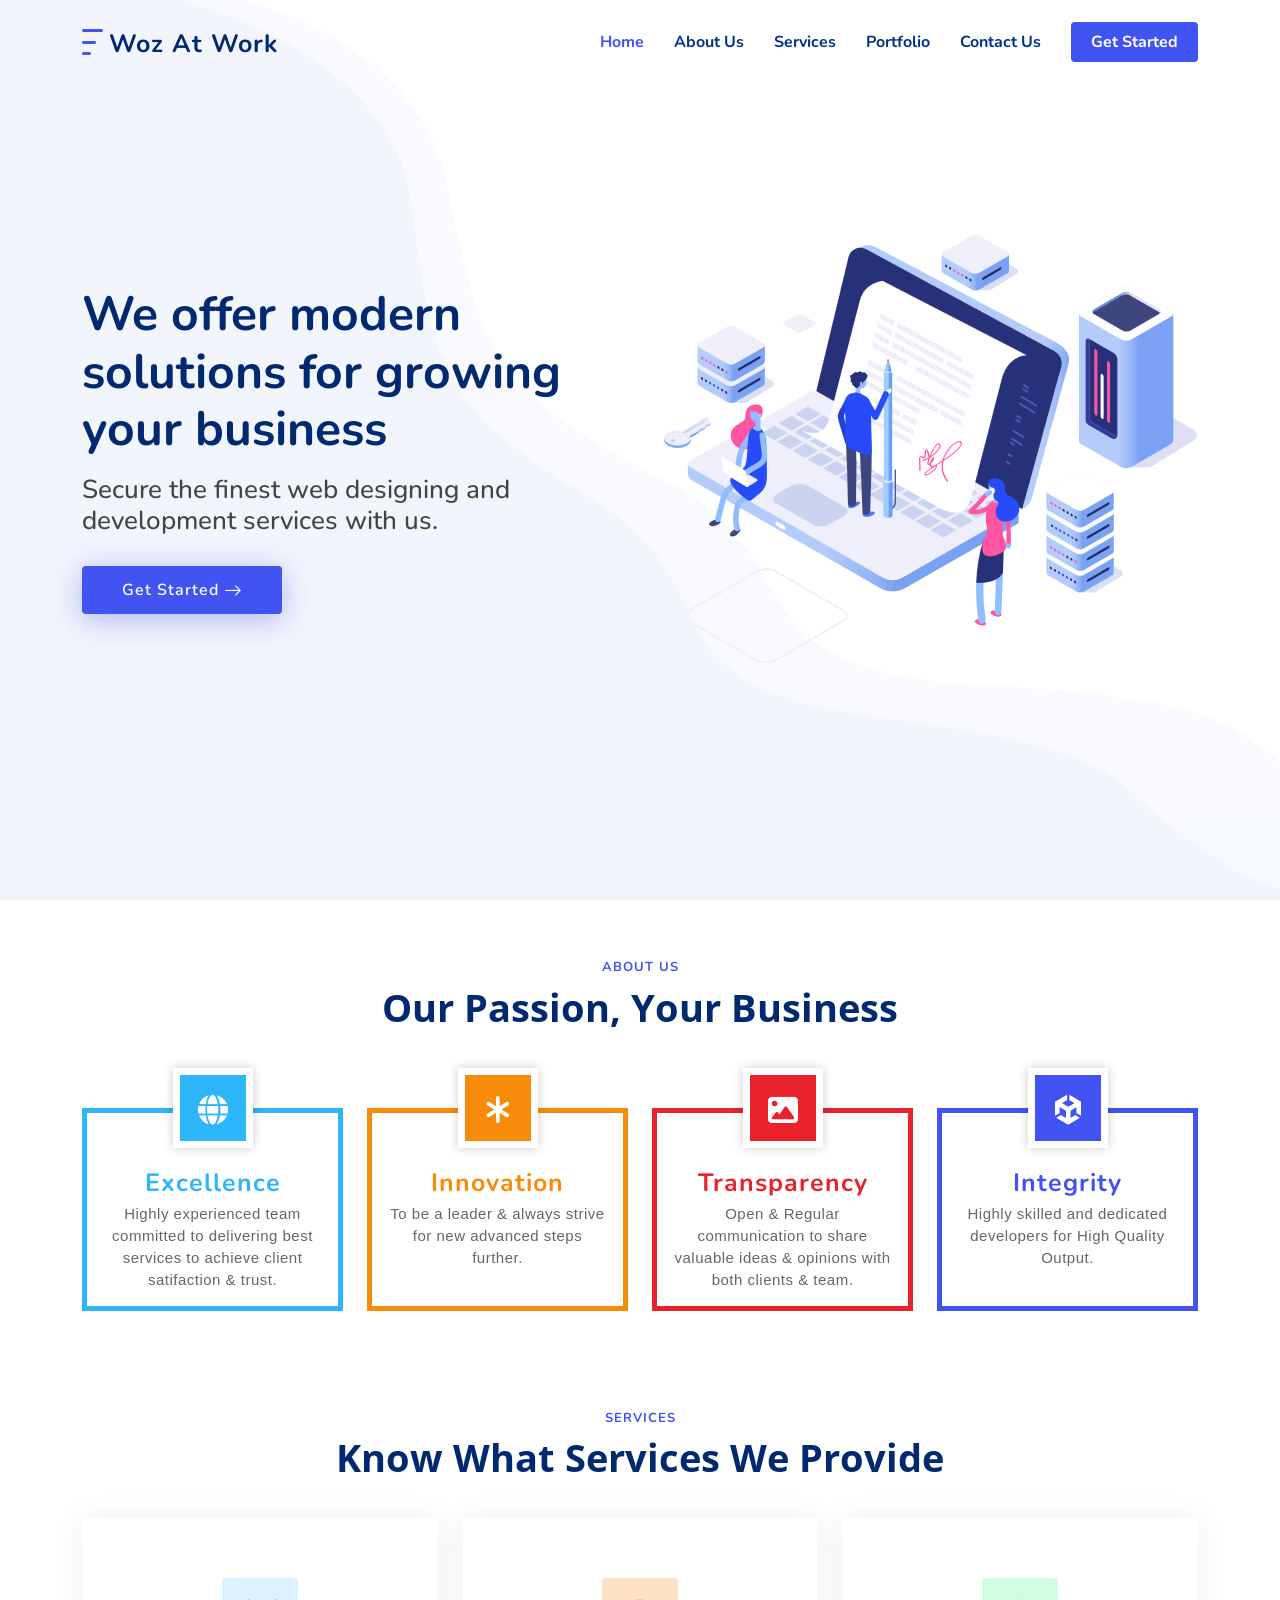
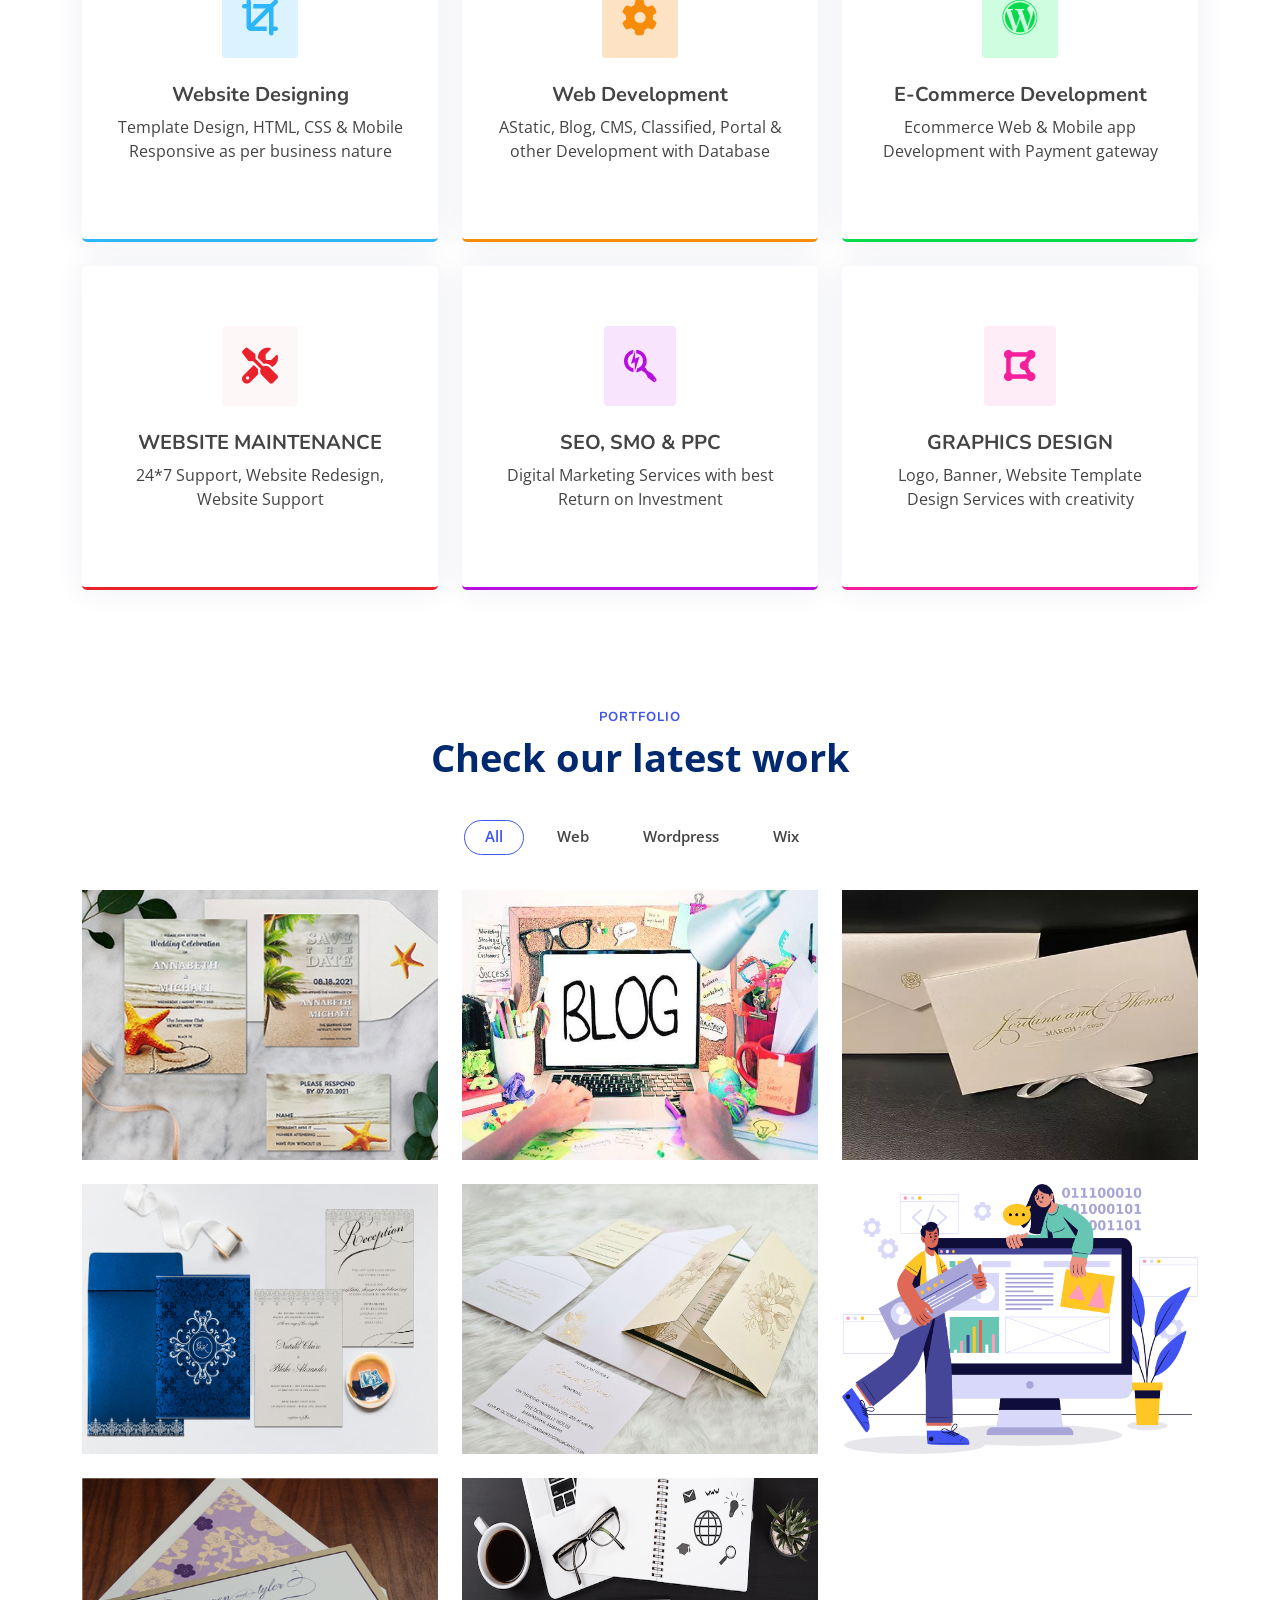
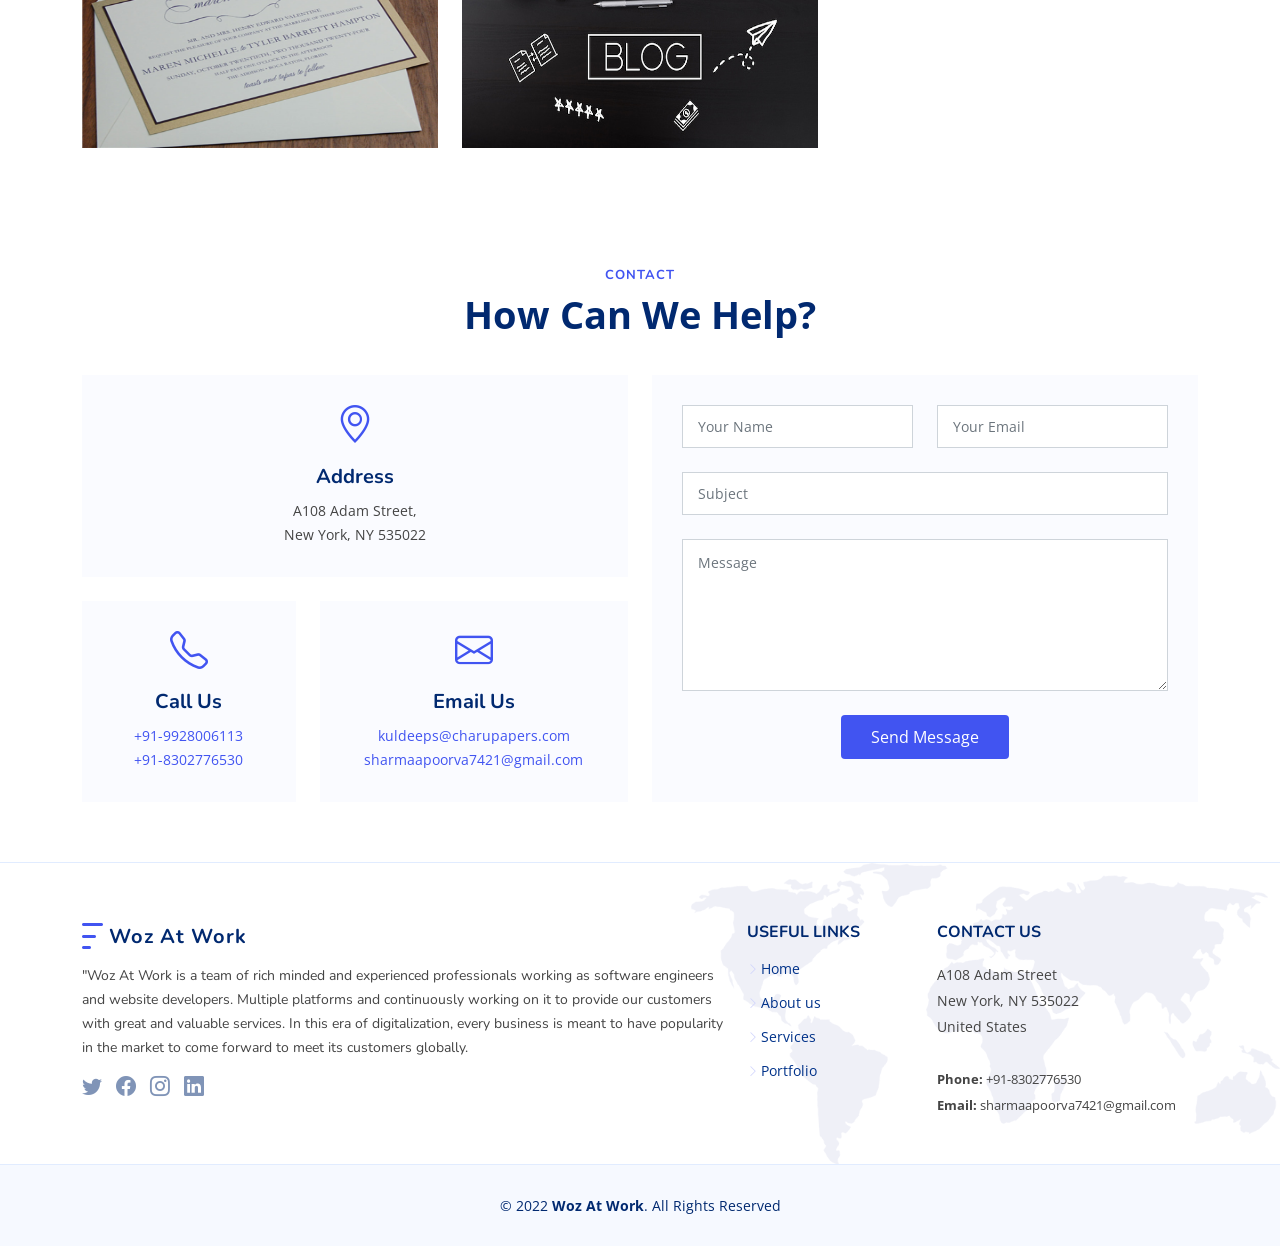
==== commit d159c780: "17 evng commit" ====
--- a/index1.html
+++ b/index1.html
@@ -36,7 +36,7 @@
   <!-- ======= Header ======= -->
   <header id="header" class="header fixed-top">
     <div class="container-fluid container-xl d-flex align-items-center justify-content-between">
-      <a href="index.html" class="logo d-flex align-items-center">
+      <a href="#!" class="logo d-flex align-items-center">
         <img src="assets/img/logo.png" alt="">
         <span>Woz At Work</span>
       </a>
@@ -59,7 +59,7 @@
   <section id="hero" class="hero d-flex align-items-center">
     <div class="container">
       <div class="row">
-        <div class="col-lg-6 d-flex flex-column justify-content-center">
+        <div class="col-lg-6 d-flex flex-column justify-content-center order-last order-lg-first">
           <h1 data-aos="fade-up">We offer modern solutions for growing your business</h1>
           <h2 data-aos="fade-up" data-aos-delay="400">Secure the finest web designing and development services with us.
           </h2>
@@ -89,7 +89,7 @@
         </header>
 
         <div class="row">
-          <div class="col-lg-3 mt-4 mt-lg-0" data-aos="fade-up" data-aos-delay="200">
+          <div class="col-lg-3 col-md-6 mt-5 mt-lg-0" data-aos="fade-up" data-aos-delay="200">
             <div class="serviceBox">
                 <div class="service-icon">
                     <span><i class="fa fa-globe"></i></span>
@@ -99,7 +99,7 @@
             </div>
         </div>
 
-         <div class="col-lg-3 mt-4 mt-lg-0" data-aos="fade-up" data-aos-delay="400">
+         <div class="col-lg-3 col-md-6 mt-5 mt-lg-0" data-aos="fade-up" data-aos-delay="400">
           <div class="serviceBox orange">
               <div class="service-icon">
                   <span><i class="fa-solid fa-asterisk"></i></span>
@@ -108,7 +108,7 @@
               <p class="description">To be a leader & always strive for new advanced steps further.</p>
           </div>
       </div>
-       <div class="col-lg-3 mt-4 mt-lg-0" data-aos="fade-up" data-aos-delay="600">
+       <div class="col-lg-3 col-md-6 mt-5 mt-lg-0" data-aos="fade-up" data-aos-delay="600">
           <div class="serviceBox pink">
               <div class="service-icon">
                   <span><i class="fa-solid fa-image"></i></span>
@@ -117,7 +117,7 @@
               <p class="description">Open & Regular communication to share valuable ideas & opinions with both clients & team.</p>
           </div>
       </div>
-       <div class="col-lg-3 mt-4 mt-lg-0" data-aos="fade-up" data-aos-delay="800">
+       <div class="col-lg-3 col-md-6 mt-5 mt-lg-0" data-aos="fade-up" data-aos-delay="800">
           <div class="serviceBox blue">
               <div class="service-icon">
                   <span><i class="fa-brands fa-unity"></i></span>
@@ -517,7 +517,7 @@
             </div>
           </div>
 
-          <div class="col-lg-2 col-6 footer-links">
+          <div class="col-lg-2 col-md-6 text-center text-md-start footer-links">
             <h4>Useful Links</h4>
             <ul>
               <li><i class="bi bi-chevron-right"></i> <a href="#hero">Home</a></li>
@@ -527,14 +527,14 @@
             </ul>
           </div>
 
-          <div class="col-lg-3 col-md-12 footer-contact text-center text-md-start">
+          <div class="col-lg-3 col-md-6 footer-contact text-center text-md-start">
             <h4>Contact Us</h4>
             <p>
               A108 Adam Street <br>
               New York, NY 535022<br>
               United States <br><br>
-              <strong>Phone:</strong> +1 5589 55488 55<br>
-              <strong>Email:</strong> info@example.com<br>
+              <a href="tel:+91-8302776530"><strong>Phone:</strong> +91-8302776530</a> <br>
+              <a href="mailto:sharmaapoorva7421@gmail.com"><strong>Email:</strong> sharmaapoorva7421@gmail.com</a><br>
             </p>
           </div>
 
--- a/assets/css/style.css
+++ b/assets/css/style.css
@@ -420,7 +420,7 @@
 @media (max-width: 991px) {
   .hero {
     height: auto;
-    padding: 120px 0 60px 0;
+    padding: 60px 0 60px 0;
   }
   .hero .hero-img {
     text-align: center;
@@ -443,6 +443,29 @@
   .hero .hero-img img {
     width: 100%;
   }
+  .footer .footer-top .footer-links ul li {
+    display: block !important;
+  }
+  .footer .footer-top .footer-info p {
+    text-align: center;
+  }
+  .social-links {
+    text-align: center;
+  }
+  .footer .footer-top .footer-info .logo {
+    display: block !important;
+    text-align: center;
+  }
+  .footer .footer-top .footer-info {
+    margin-bottom: 0px !important;
+    border-bottom: 1px dashed #d5d5d5;
+    padding-bottom: 20px;
+  }
+  .footer .footer-top .footer-links {
+    margin-bottom: 0px !important;
+    border-bottom: 1px dashed #d5d5d5;
+    padding-bottom: 20px;
+}
 }
 
 /*--------------------------------------------------------------
@@ -1996,6 +2019,10 @@
 .footer .footer-top .footer-links {
   margin-bottom: 30px;
 }
+.footer .footer-top .footer-contact a {
+  color: currentColor;
+  font-size: 13px;
+}
 .footer .footer-top .footer-links ul {
   list-style: none;
   padding: 0;
